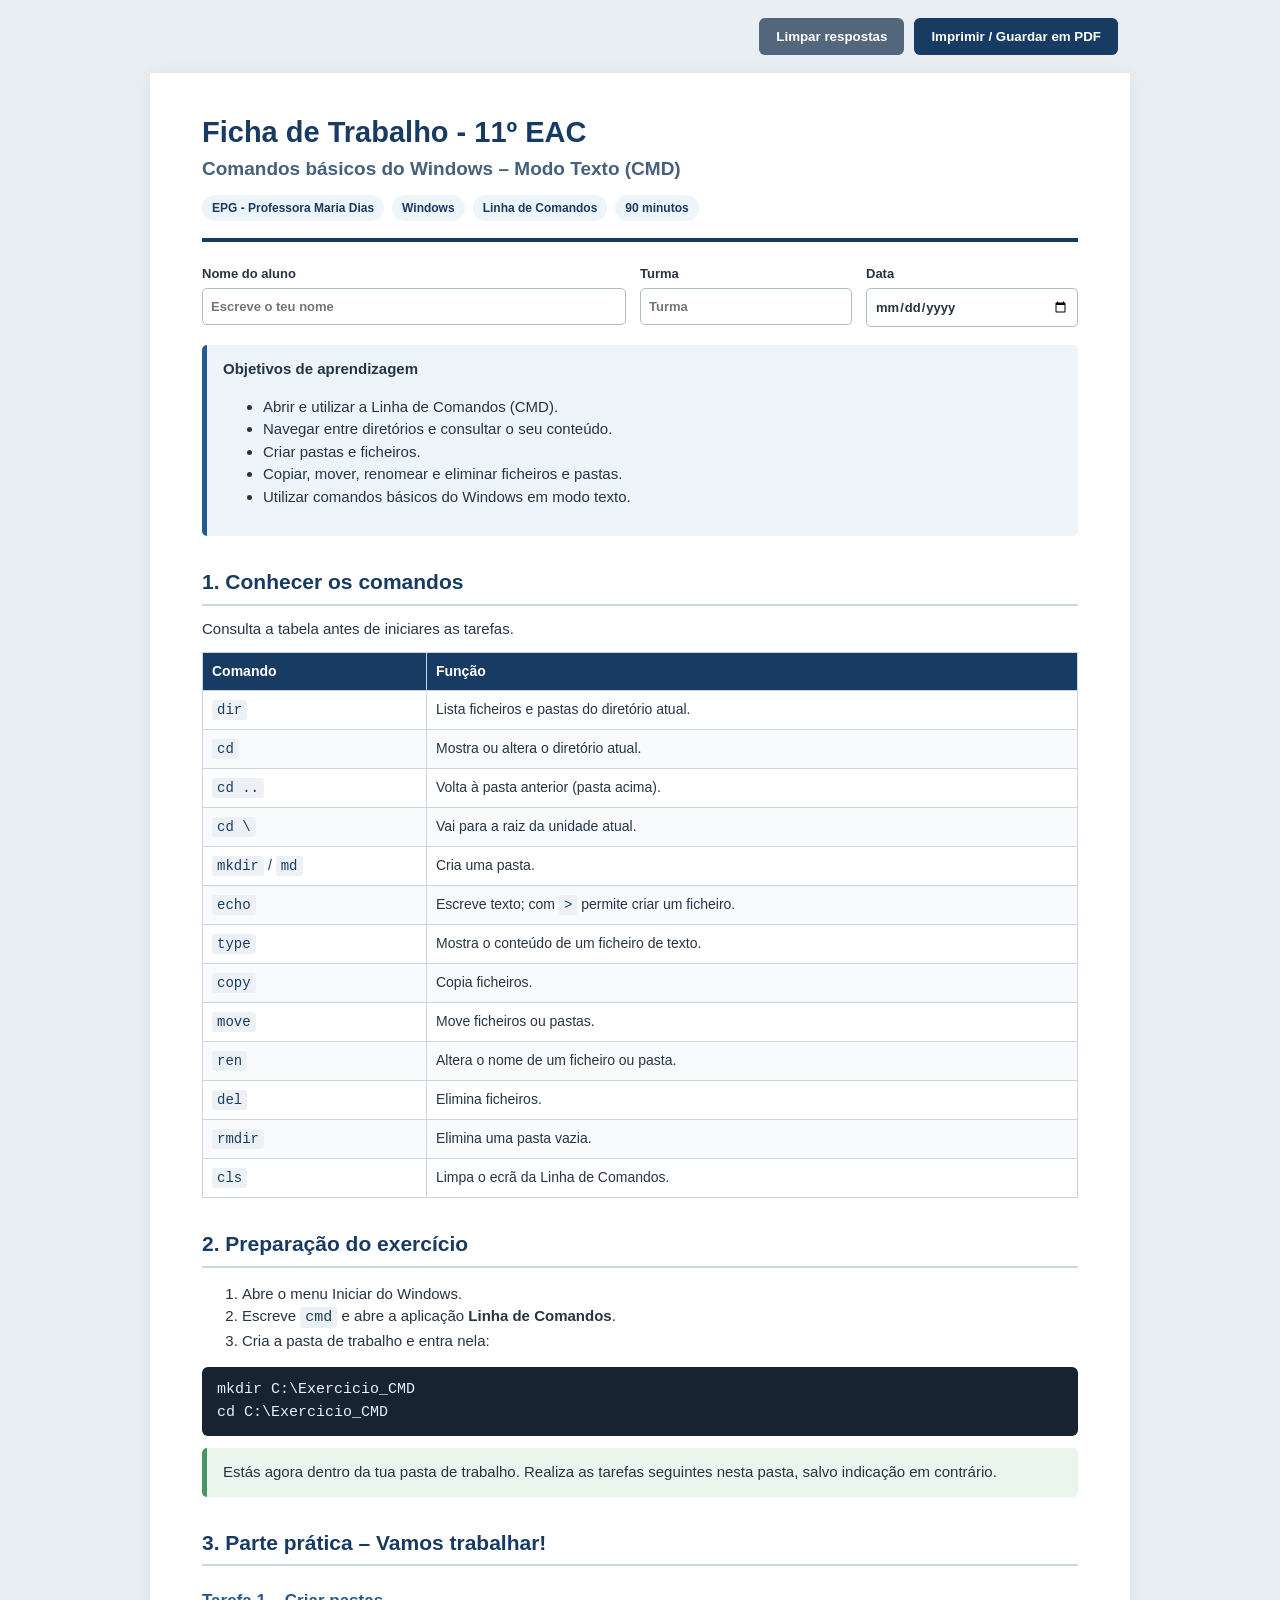
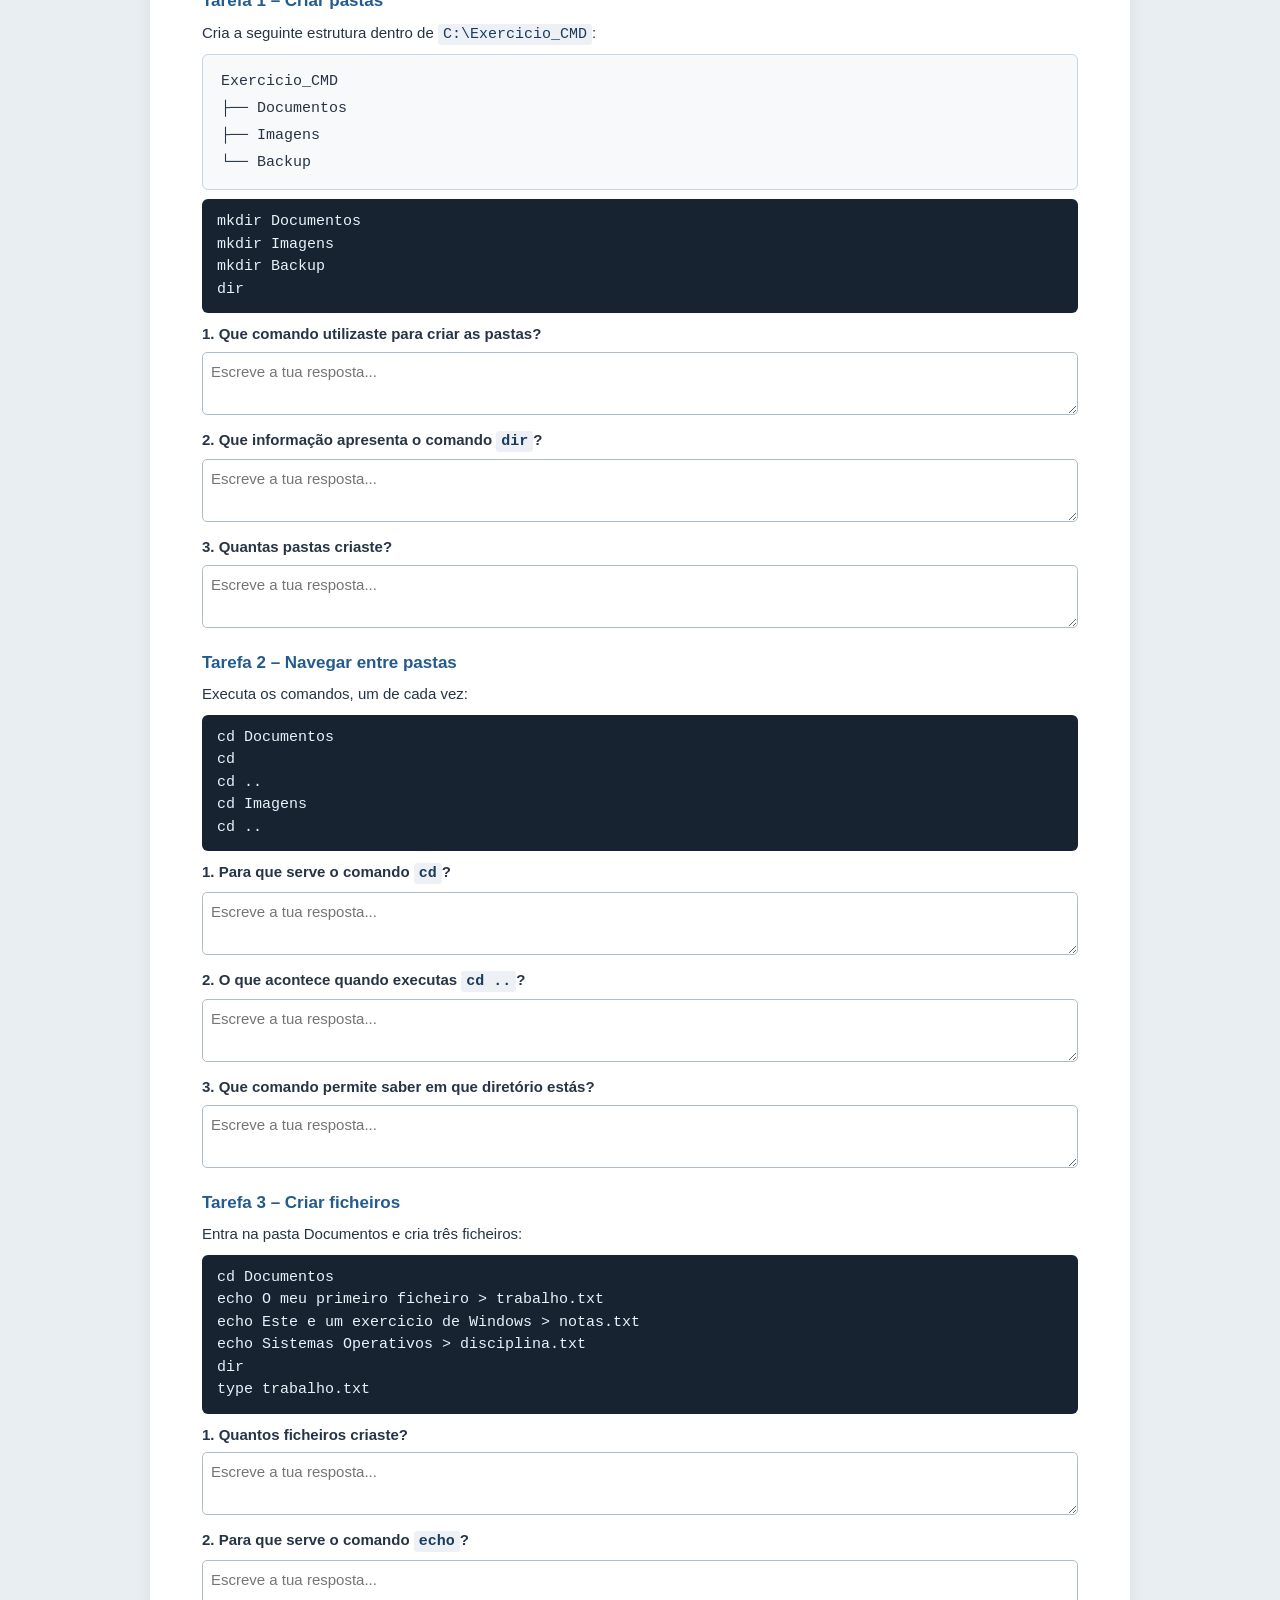
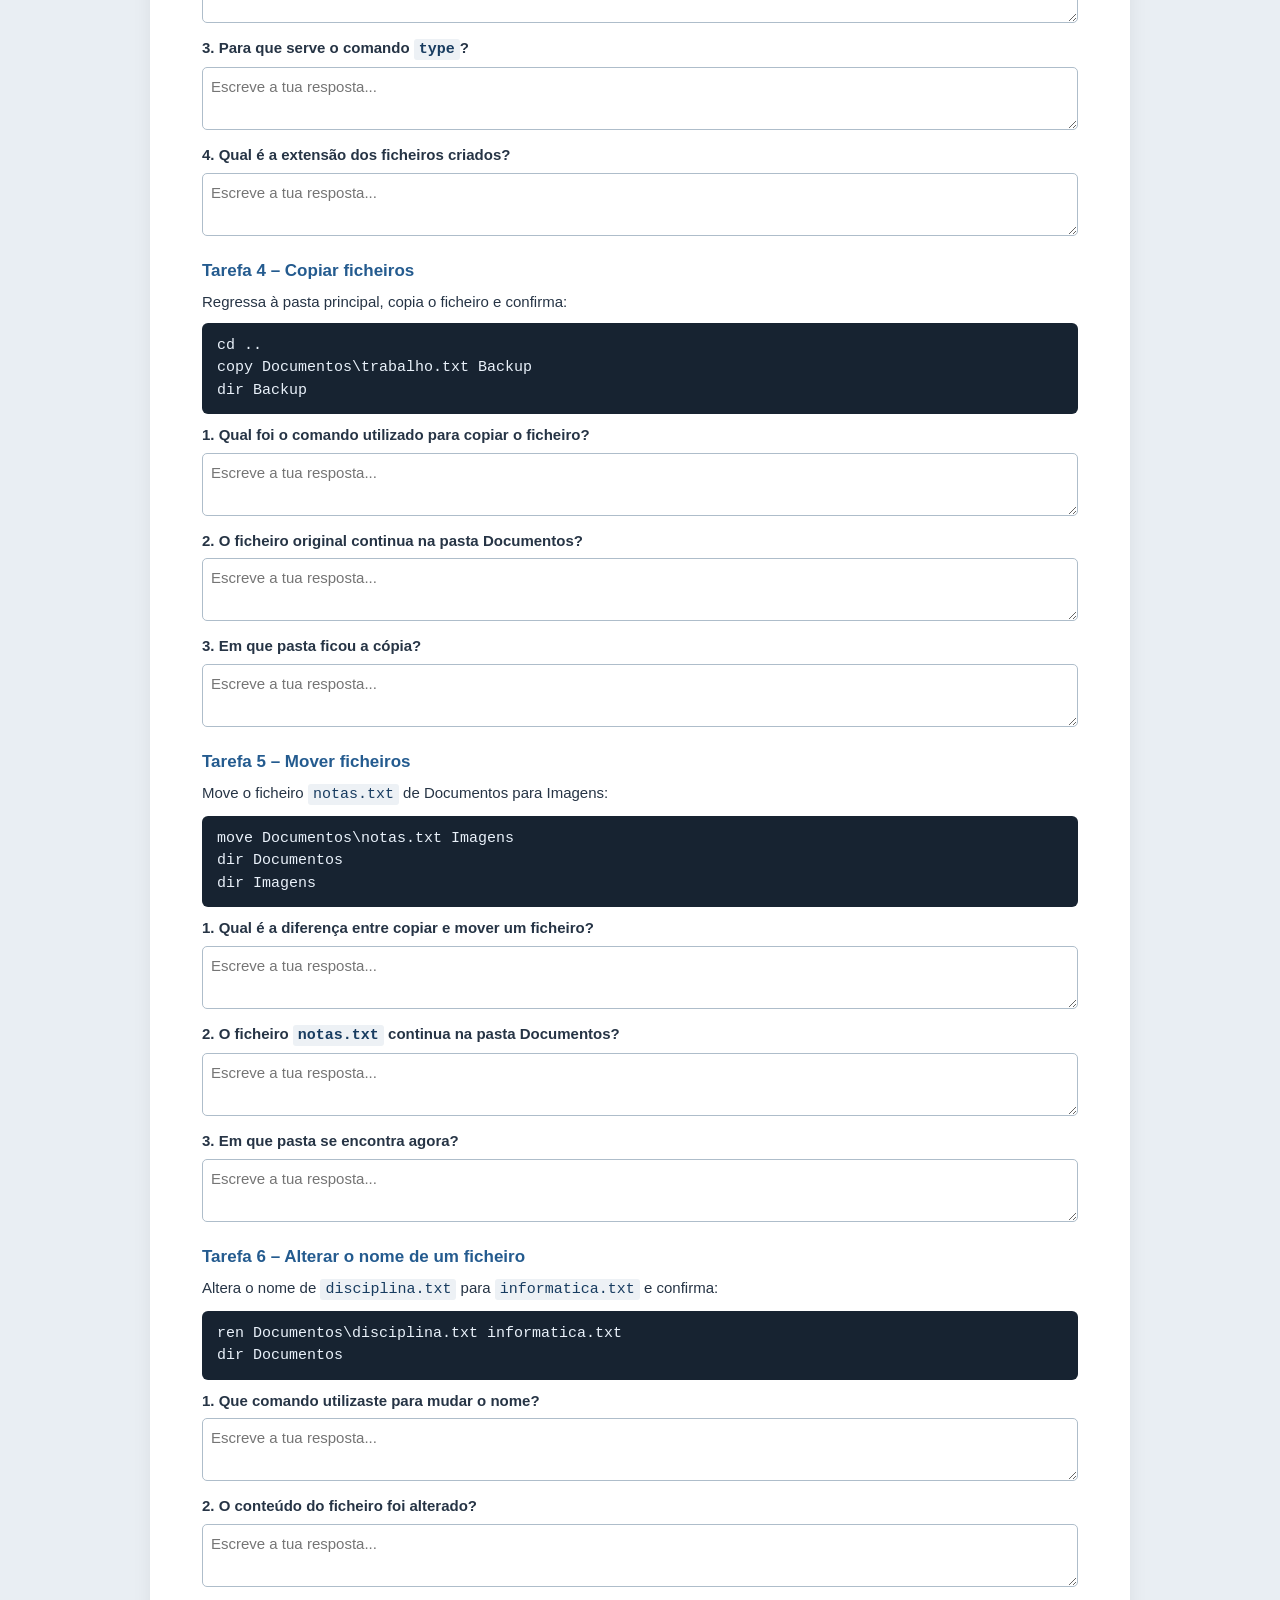
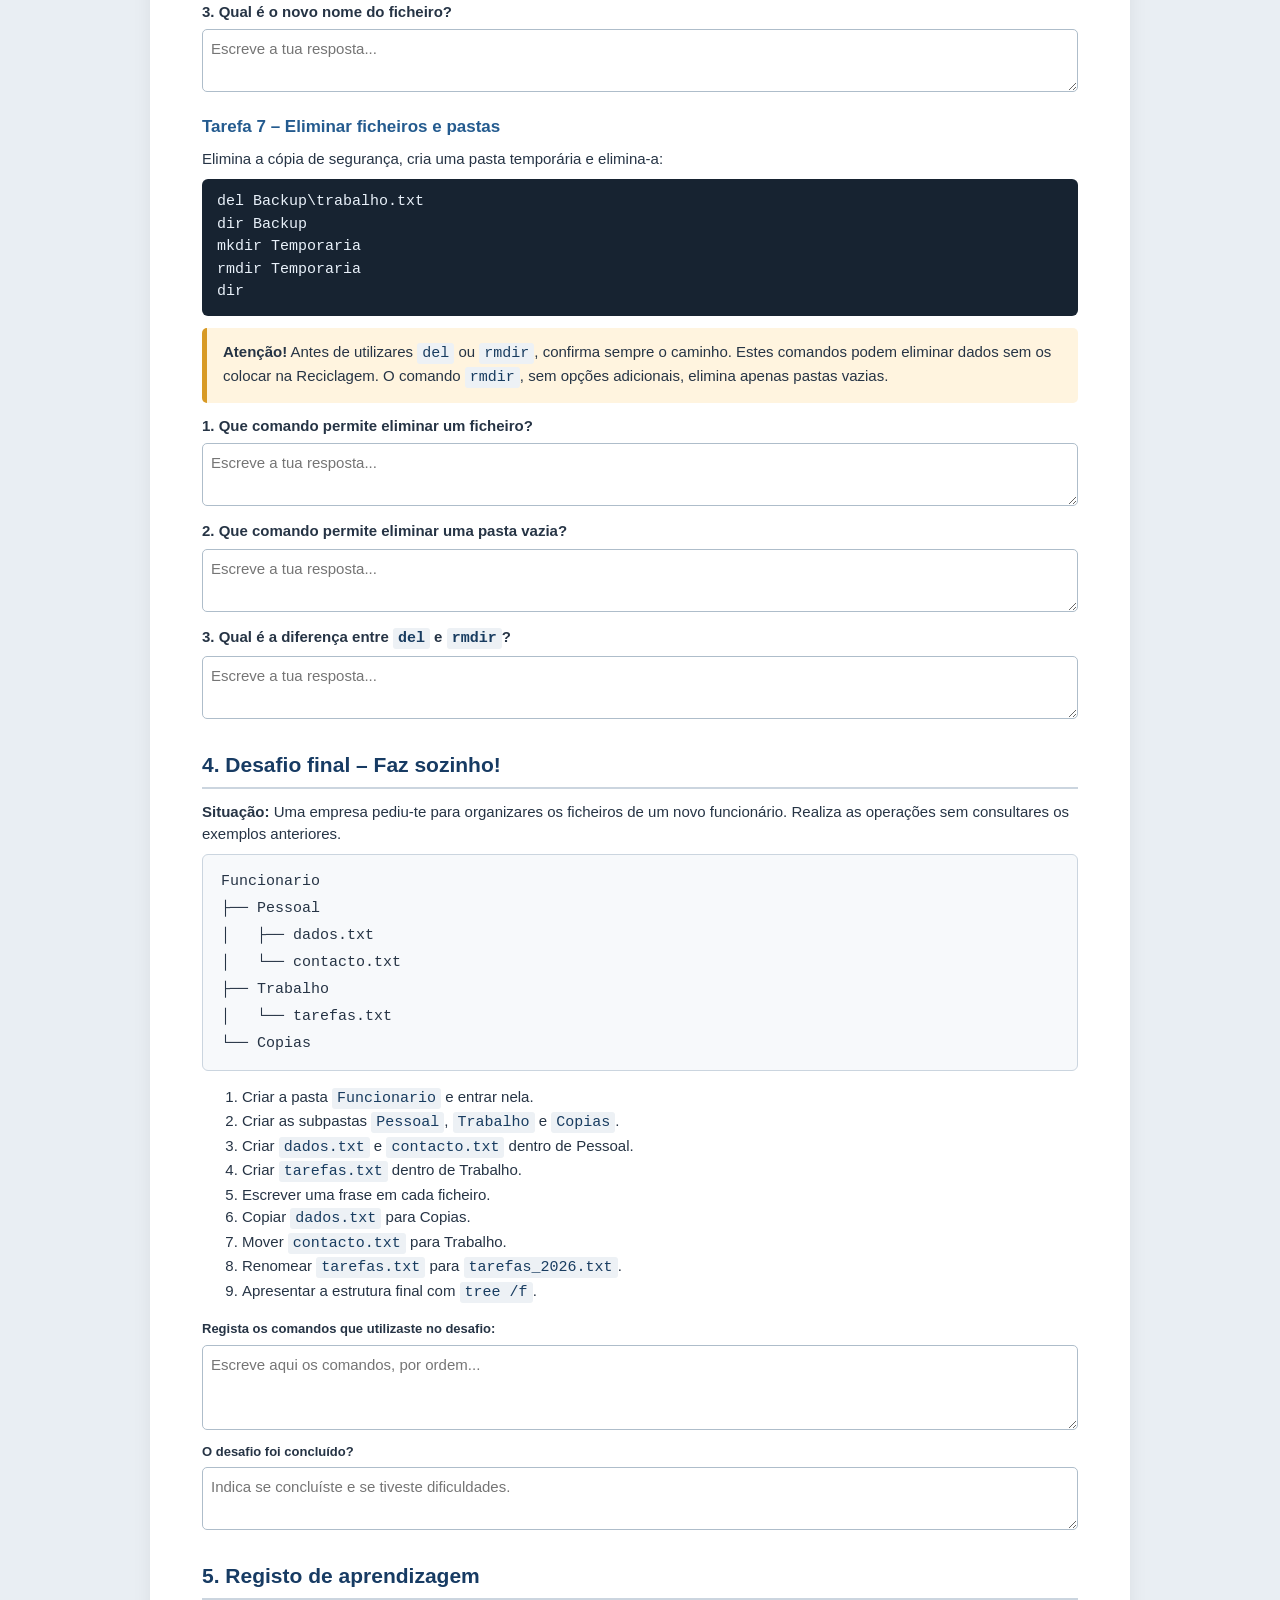
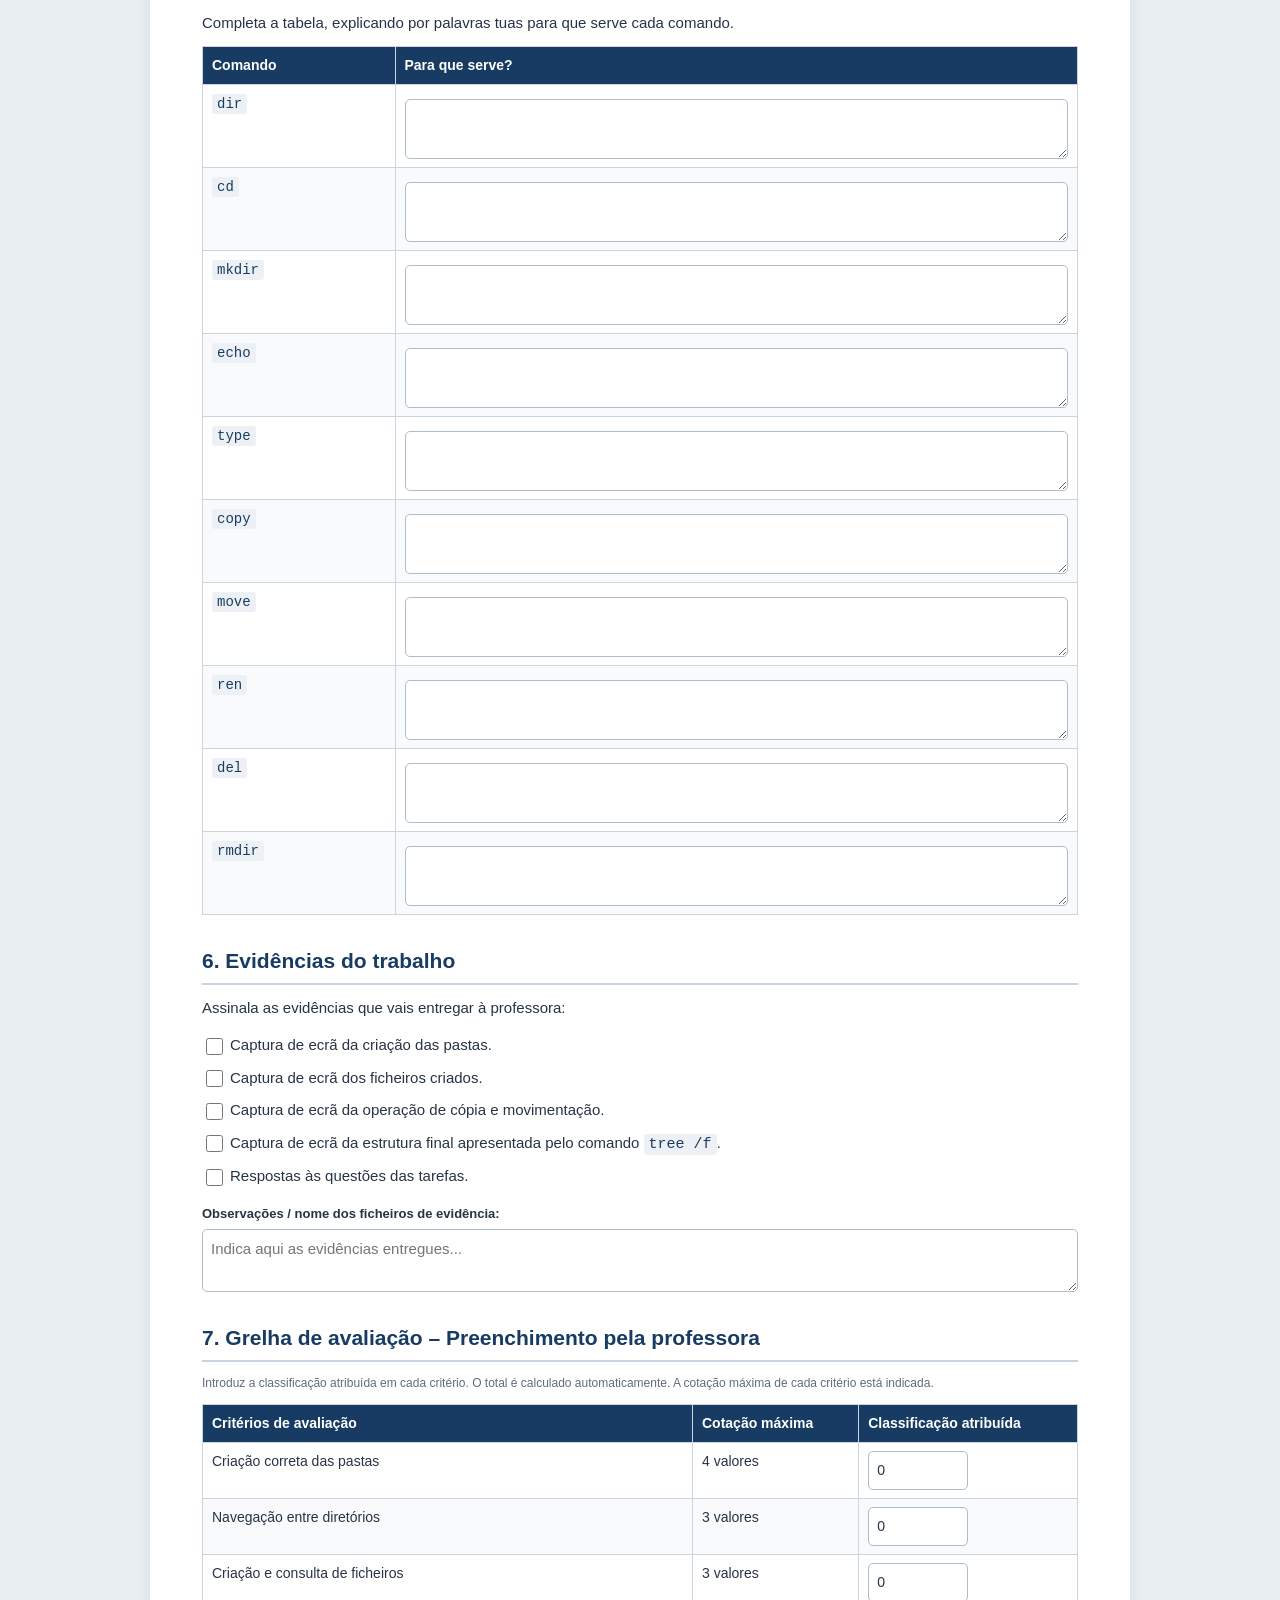
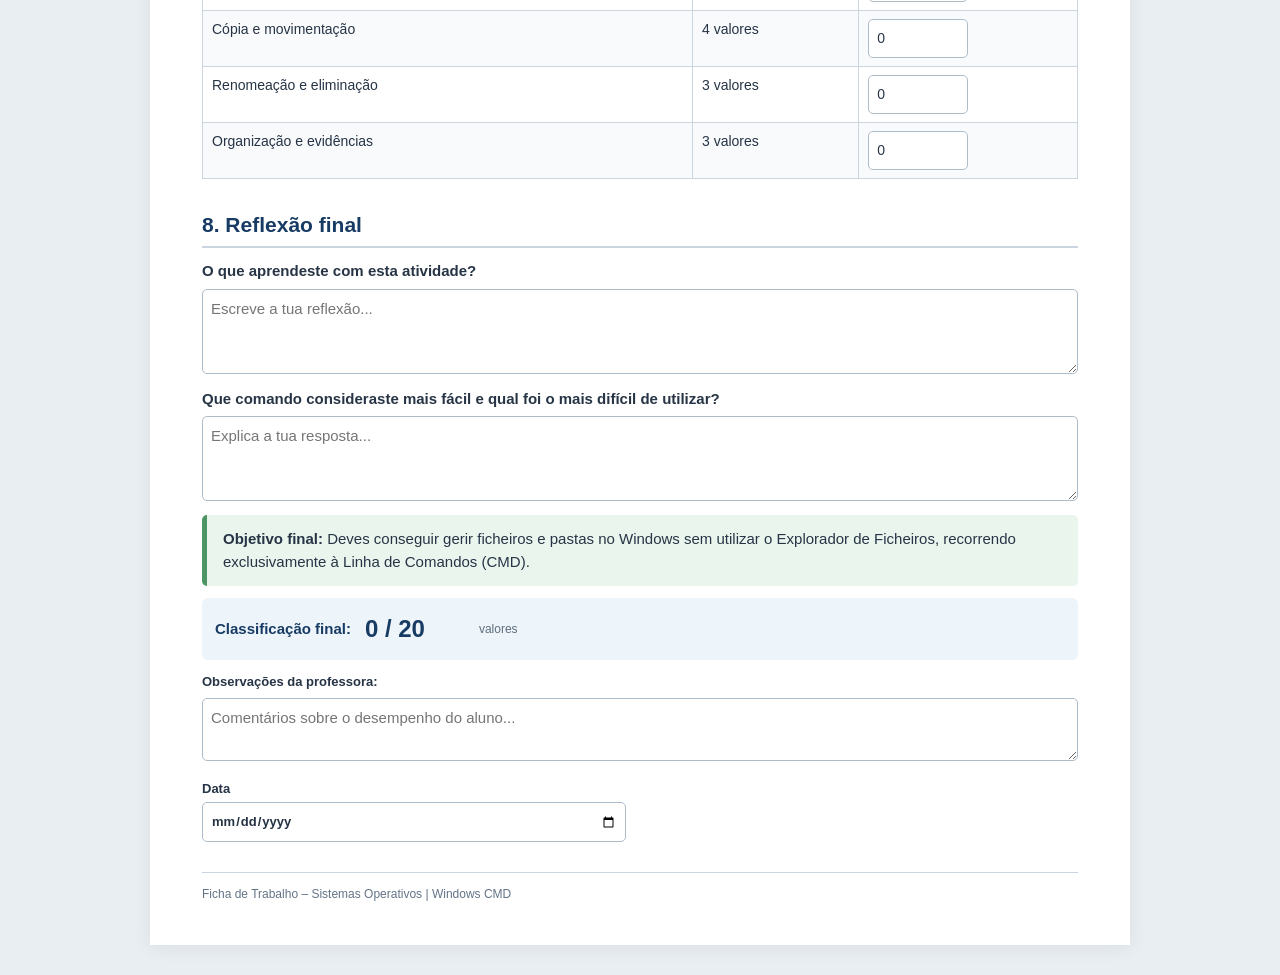
==== Ficha_3_CMD.html @ 272a4f4f "Add files via upload" ====
<!DOCTYPE html>
<html lang="pt-PT">
<head>
<meta charset="UTF-8">
<meta name="viewport" content="width=device-width, initial-scale=1">
<title>Ficha preenchível – Comandos básicos do Windows CMD</title>
<style>
:root{--navy:#173b63;--blue:#245b8f;--pale:#edf4fa;--line:#cbd5df;--ink:#263445;--green:#eaf5ee;--amber:#fff4df}
*{box-sizing:border-box}
body{margin:0;background:#e9eef3;color:var(--ink);font:15px/1.5 Arial,sans-serif}
.toolbar{max-width:980px;margin:18px auto;display:flex;gap:10px;justify-content:flex-end;flex-wrap:wrap;padding:0 12px}
button{border:0;border-radius:6px;padding:11px 17px;background:var(--navy);color:#fff;font-weight:bold;cursor:pointer}
button.secondary{background:#52677c}
.sheet{max-width:980px;margin:0 auto 30px;background:#fff;padding:42px 52px;box-shadow:0 3px 18px #0001}
header{border-bottom:4px solid var(--navy);padding-bottom:17px;margin-bottom:22px}
h1{color:var(--navy);font-size:29px;line-height:1.2;margin:0}
.subtitle{font-size:19px;color:#45617d;margin:5px 0}
.tags{display:flex;gap:8px;flex-wrap:wrap;margin-top:12px}
.tag{background:var(--pale);color:var(--navy);padding:4px 10px;border-radius:20px;font-size:12px;font-weight:bold}
.student{display:grid;grid-template-columns:2fr 1fr 1fr;gap:14px;margin:18px 0}
label.field-label{display:block;font-weight:bold;font-size:13px}
input[type=text],input[type=date],input[type=number],textarea{font:inherit;color:var(--ink);border:1px solid #aebdca;border-radius:5px;padding:8px;width:100%;background:#fff}
.student input{margin-top:4px}
textarea{min-height:54px;resize:vertical;display:block;margin-top:6px}
textarea.short{min-height:42px}
textarea.long{min-height:85px}
h2{font-size:21px;color:var(--navy);border-bottom:2px solid var(--line);padding-bottom:6px;margin:30px 0 12px}
h3{font-size:17px;color:var(--blue);margin:22px 0 8px}
p{margin:8px 0}
.objectives,.note,.warning,.goal{padding:13px 16px;border-radius:5px;margin:12px 0}
.objectives{background:var(--pale);border-left:5px solid var(--blue)}
.note,.goal{background:var(--green);border-left:5px solid #4c9564}
.warning{background:var(--amber);border-left:5px solid #d89a25}
table{width:100%;border-collapse:collapse;margin:12px 0 18px;font-size:14px}
th,td{border:1px solid var(--line);padding:8px 9px;text-align:left;vertical-align:top}
th{background:var(--navy);color:white}
tr:nth-child(even) td{background:#f8fafc}
code,pre,.tree{font-family:Consolas,"Courier New",monospace}
code{background:#edf1f5;padding:2px 5px;border-radius:3px;color:#183c60}
pre{background:#172331;color:#e9f1fa;padding:12px 15px;border-radius:6px;white-space:pre-wrap;overflow-wrap:anywhere;margin:9px 0}
.tree{background:#f7f9fb;border:1px solid var(--line);padding:13px 18px;border-radius:6px;white-space:pre-wrap;line-height:1.8}
.question{margin:10px 0 14px}
.question label{font-weight:600;display:block}
.checks{list-style:none;padding:0}
.checks li{margin:9px 0}
.checks input{width:17px;height:17px;vertical-align:middle;margin-right:7px}
.score-input{max-width:100px}
.totalbox{display:flex;align-items:center;gap:14px;flex-wrap:wrap;background:var(--pale);padding:13px;border-radius:6px;margin-top:12px}
.totalbox strong{color:var(--navy)}
#total{font-size:24px;font-weight:bold;color:var(--navy);min-width:100px}
.small{font-size:12px;color:#5e6e7d}
.footer{border-top:1px solid var(--line);margin-top:30px;padding-top:12px;font-size:12px;color:#647487}
@media(max-width:700px){.sheet{padding:24px 16px;margin:0}.student{grid-template-columns:1fr}h1{font-size:25px}.toolbar{justify-content:center}}
@media print{
 @page{size:A4;margin:13mm}
 body{background:#fff;font-size:10.5pt}
 .toolbar{display:none!important}
 .sheet{max-width:none;margin:0;padding:0;box-shadow:none}
 input,textarea{border:1px solid #777!important;background:#fff!important;color:#000!important}
 textarea{resize:none;overflow:visible}
 h2,h3{break-after:avoid}
 pre,.tree,table,.objectives,.note,.warning,.goal{break-inside:avoid}
 .question{break-inside:avoid}
 .score-input{max-width:85px}
}
</style>
</head>
<body>
<div class="toolbar">
 <button type="button" class="secondary" onclick="limparFicha()">Limpar respostas</button>
 <button type="button" onclick="window.print()">Imprimir / Guardar em PDF</button>
</div>

<main class="sheet">
<header>
 <h1>Ficha de Trabalho - 11º EAC</h1>
 <p class="subtitle"><strong>Comandos básicos do Windows – Modo Texto (CMD)</strong></p>
 <div class="tags"><span class="tag">EPG - Professora Maria Dias</span><span class="tag">Windows</span><span class="tag">Linha de Comandos</span><span class="tag">90 minutos</span></div>
</header>

<div class="student">
 <label class="field-label">Nome do aluno<input type="text" id="aluno" placeholder="Escreve o teu nome"></label>
 <label class="field-label">Turma<input type="text" id="turma" placeholder="Turma"></label>
 <label class="field-label">Data<input type="date" id="data"></label>
</div>

<section class="objectives"><strong>Objetivos de aprendizagem</strong>
<ul>
<li>Abrir e utilizar a Linha de Comandos (CMD).</li>
<li>Navegar entre diretórios e consultar o seu conteúdo.</li>
<li>Criar pastas e ficheiros.</li>
<li>Copiar, mover, renomear e eliminar ficheiros e pastas.</li>
<li>Utilizar comandos básicos do Windows em modo texto.</li>
</ul></section>

<h2>1. Conhecer os comandos</h2>
<p>Consulta a tabela antes de iniciares as tarefas.</p>
<table><thead><tr><th>Comando</th><th>Função</th></tr></thead><tbody>
<tr><td><code>dir</code></td><td>Lista ficheiros e pastas do diretório atual.</td></tr>
<tr><td><code>cd</code></td><td>Mostra ou altera o diretório atual.</td></tr>
<tr><td><code>cd ..</code></td><td>Volta à pasta anterior (pasta acima).</td></tr>
<tr><td><code>cd \</code></td><td>Vai para a raiz da unidade atual.</td></tr>
<tr><td><code>mkdir</code> / <code>md</code></td><td>Cria uma pasta.</td></tr>
<tr><td><code>echo</code></td><td>Escreve texto; com <code>&gt;</code> permite criar um ficheiro.</td></tr>
<tr><td><code>type</code></td><td>Mostra o conteúdo de um ficheiro de texto.</td></tr>
<tr><td><code>copy</code></td><td>Copia ficheiros.</td></tr>
<tr><td><code>move</code></td><td>Move ficheiros ou pastas.</td></tr>
<tr><td><code>ren</code></td><td>Altera o nome de um ficheiro ou pasta.</td></tr>
<tr><td><code>del</code></td><td>Elimina ficheiros.</td></tr>
<tr><td><code>rmdir</code></td><td>Elimina uma pasta vazia.</td></tr>
<tr><td><code>cls</code></td><td>Limpa o ecrã da Linha de Comandos.</td></tr>
</tbody></table>

<h2>2. Preparação do exercício</h2>
<ol><li>Abre o menu Iniciar do Windows.</li><li>Escreve <code>cmd</code> e abre a aplicação <strong>Linha de Comandos</strong>.</li><li>Cria a pasta de trabalho e entra nela:</li></ol>
<pre>mkdir C:\Exercicio_CMD
cd C:\Exercicio_CMD</pre>
<div class="note">Estás agora dentro da tua pasta de trabalho. Realiza as tarefas seguintes nesta pasta, salvo indicação em contrário.</div>

<h2>3. Parte prática – Vamos trabalhar!</h2>
<h3>Tarefa 1 – Criar pastas</h3>
<p>Cria a seguinte estrutura dentro de <code>C:\Exercicio_CMD</code>:</p>
<div class="tree">Exercicio_CMD
├── Documentos
├── Imagens
└── Backup</div>
<pre>mkdir Documentos
mkdir Imagens
mkdir Backup
dir</pre>
<div class="question"><label>1. Que comando utilizaste para criar as pastas?</label><textarea class="short" placeholder="Escreve a tua resposta..."></textarea></div>
<div class="question"><label>2. Que informação apresenta o comando <code>dir</code>?</label><textarea class="short" placeholder="Escreve a tua resposta..."></textarea></div>
<div class="question"><label>3. Quantas pastas criaste?</label><textarea class="short" placeholder="Escreve a tua resposta..."></textarea></div>

<h3>Tarefa 2 – Navegar entre pastas</h3>
<p>Executa os comandos, um de cada vez:</p>
<pre>cd Documentos
cd
cd ..
cd Imagens
cd ..</pre>
<div class="question"><label>1. Para que serve o comando <code>cd</code>?</label><textarea class="short" placeholder="Escreve a tua resposta..."></textarea></div>
<div class="question"><label>2. O que acontece quando executas <code>cd ..</code>?</label><textarea class="short" placeholder="Escreve a tua resposta..."></textarea></div>
<div class="question"><label>3. Que comando permite saber em que diretório estás?</label><textarea class="short" placeholder="Escreve a tua resposta..."></textarea></div>

<h3>Tarefa 3 – Criar ficheiros</h3>
<p>Entra na pasta Documentos e cria três ficheiros:</p>
<pre>cd Documentos
echo O meu primeiro ficheiro &gt; trabalho.txt
echo Este e um exercicio de Windows &gt; notas.txt
echo Sistemas Operativos &gt; disciplina.txt
dir
type trabalho.txt</pre>
<div class="question"><label>1. Quantos ficheiros criaste?</label><textarea class="short" placeholder="Escreve a tua resposta..."></textarea></div>
<div class="question"><label>2. Para que serve o comando <code>echo</code>?</label><textarea class="short" placeholder="Escreve a tua resposta..."></textarea></div>
<div class="question"><label>3. Para que serve o comando <code>type</code>?</label><textarea class="short" placeholder="Escreve a tua resposta..."></textarea></div>
<div class="question"><label>4. Qual é a extensão dos ficheiros criados?</label><textarea class="short" placeholder="Escreve a tua resposta..."></textarea></div>

<h3>Tarefa 4 – Copiar ficheiros</h3>
<p>Regressa à pasta principal, copia o ficheiro e confirma:</p>
<pre>cd ..
copy Documentos\trabalho.txt Backup
dir Backup</pre>
<div class="question"><label>1. Qual foi o comando utilizado para copiar o ficheiro?</label><textarea class="short" placeholder="Escreve a tua resposta..."></textarea></div>
<div class="question"><label>2. O ficheiro original continua na pasta Documentos?</label><textarea class="short" placeholder="Escreve a tua resposta..."></textarea></div>
<div class="question"><label>3. Em que pasta ficou a cópia?</label><textarea class="short" placeholder="Escreve a tua resposta..."></textarea></div>

<h3>Tarefa 5 – Mover ficheiros</h3>
<p>Move o ficheiro <code>notas.txt</code> de Documentos para Imagens:</p>
<pre>move Documentos\notas.txt Imagens
dir Documentos
dir Imagens</pre>
<div class="question"><label>1. Qual é a diferença entre copiar e mover um ficheiro?</label><textarea class="short" placeholder="Escreve a tua resposta..."></textarea></div>
<div class="question"><label>2. O ficheiro <code>notas.txt</code> continua na pasta Documentos?</label><textarea class="short" placeholder="Escreve a tua resposta..."></textarea></div>
<div class="question"><label>3. Em que pasta se encontra agora?</label><textarea class="short" placeholder="Escreve a tua resposta..."></textarea></div>

<h3>Tarefa 6 – Alterar o nome de um ficheiro</h3>
<p>Altera o nome de <code>disciplina.txt</code> para <code>informatica.txt</code> e confirma:</p>
<pre>ren Documentos\disciplina.txt informatica.txt
dir Documentos</pre>
<div class="question"><label>1. Que comando utilizaste para mudar o nome?</label><textarea class="short" placeholder="Escreve a tua resposta..."></textarea></div>
<div class="question"><label>2. O conteúdo do ficheiro foi alterado?</label><textarea class="short" placeholder="Escreve a tua resposta..."></textarea></div>
<div class="question"><label>3. Qual é o novo nome do ficheiro?</label><textarea class="short" placeholder="Escreve a tua resposta..."></textarea></div>

<h3>Tarefa 7 – Eliminar ficheiros e pastas</h3>
<p>Elimina a cópia de segurança, cria uma pasta temporária e elimina-a:</p>
<pre>del Backup\trabalho.txt
dir Backup
mkdir Temporaria
rmdir Temporaria
dir</pre>
<div class="warning"><strong>Atenção!</strong> Antes de utilizares <code>del</code> ou <code>rmdir</code>, confirma sempre o caminho. Estes comandos podem eliminar dados sem os colocar na Reciclagem. O comando <code>rmdir</code>, sem opções adicionais, elimina apenas pastas vazias.</div>
<div class="question"><label>1. Que comando permite eliminar um ficheiro?</label><textarea class="short" placeholder="Escreve a tua resposta..."></textarea></div>
<div class="question"><label>2. Que comando permite eliminar uma pasta vazia?</label><textarea class="short" placeholder="Escreve a tua resposta..."></textarea></div>
<div class="question"><label>3. Qual é a diferença entre <code>del</code> e <code>rmdir</code>?</label><textarea class="short" placeholder="Escreve a tua resposta..."></textarea></div>

<h2>4. Desafio final – Faz sozinho!</h2>
<p><strong>Situação:</strong> Uma empresa pediu-te para organizares os ficheiros de um novo funcionário. Realiza as operações sem consultares os exemplos anteriores.</p>
<div class="tree">Funcionario
├── Pessoal
│   ├── dados.txt
│   └── contacto.txt
├── Trabalho
│   └── tarefas.txt
└── Copias</div>
<ol>
<li>Criar a pasta <code>Funcionario</code> e entrar nela.</li>
<li>Criar as subpastas <code>Pessoal</code>, <code>Trabalho</code> e <code>Copias</code>.</li>
<li>Criar <code>dados.txt</code> e <code>contacto.txt</code> dentro de Pessoal.</li>
<li>Criar <code>tarefas.txt</code> dentro de Trabalho.</li>
<li>Escrever uma frase em cada ficheiro.</li>
<li>Copiar <code>dados.txt</code> para Copias.</li>
<li>Mover <code>contacto.txt</code> para Trabalho.</li>
<li>Renomear <code>tarefas.txt</code> para <code>tarefas_2026.txt</code>.</li>
<li>Apresentar a estrutura final com <code>tree /f</code>.</li>
</ol>
<label class="field-label">Regista os comandos que utilizaste no desafio:</label>
<textarea class="long" placeholder="Escreve aqui os comandos, por ordem..."></textarea>
<label class="field-label" style="margin-top:12px">O desafio foi concluído?</label>
<textarea class="short" placeholder="Indica se concluíste e se tiveste dificuldades."></textarea>

<h2>5. Registo de aprendizagem</h2>
<p>Completa a tabela, explicando por palavras tuas para que serve cada comando.</p>
<table><thead><tr><th style="width:22%">Comando</th><th>Para que serve?</th></tr></thead><tbody>
<tr><td><code>dir</code></td><td><textarea class="short" aria-label="Função de dir"></textarea></td></tr>
<tr><td><code>cd</code></td><td><textarea class="short" aria-label="Função de cd"></textarea></td></tr>
<tr><td><code>mkdir</code></td><td><textarea class="short" aria-label="Função de mkdir"></textarea></td></tr>
<tr><td><code>echo</code></td><td><textarea class="short" aria-label="Função de echo"></textarea></td></tr>
<tr><td><code>type</code></td><td><textarea class="short" aria-label="Função de type"></textarea></td></tr>
<tr><td><code>copy</code></td><td><textarea class="short" aria-label="Função de copy"></textarea></td></tr>
<tr><td><code>move</code></td><td><textarea class="short" aria-label="Função de move"></textarea></td></tr>
<tr><td><code>ren</code></td><td><textarea class="short" aria-label="Função de ren"></textarea></td></tr>
<tr><td><code>del</code></td><td><textarea class="short" aria-label="Função de del"></textarea></td></tr>
<tr><td><code>rmdir</code></td><td><textarea class="short" aria-label="Função de rmdir"></textarea></td></tr>
</tbody></table>

<h2>6. Evidências do trabalho</h2>
<p>Assinala as evidências que vais entregar à professora:</p>
<ul class="checks">
<li><label><input type="checkbox">Captura de ecrã da criação das pastas.</label></li>
<li><label><input type="checkbox">Captura de ecrã dos ficheiros criados.</label></li>
<li><label><input type="checkbox">Captura de ecrã da operação de cópia e movimentação.</label></li>
<li><label><input type="checkbox">Captura de ecrã da estrutura final apresentada pelo comando <code>tree /f</code>.</label></li>
<li><label><input type="checkbox">Respostas às questões das tarefas.</label></li>
</ul>
<label class="field-label">Observações / nome dos ficheiros de evidência:</label>
<textarea class="short" placeholder="Indica aqui as evidências entregues..."></textarea>

<h2>7. Grelha de avaliação – Preenchimento pela professora</h2>
<p class="small">Introduz a classificação atribuída em cada critério. O total é calculado automaticamente. A cotação máxima de cada critério está indicada.</p>
<table id="rubrica"><thead><tr><th>Critérios de avaliação</th><th style="width:19%">Cotação máxima</th><th style="width:25%">Classificação atribuída</th></tr></thead>
<tbody>
<tr><td>Criação correta das pastas</td><td>4 valores</td><td><input class="score-input score" type="number" min="0" max="4" step="0.5" value="0" aria-label="Classificação criação de pastas"></td></tr>
<tr><td>Navegação entre diretórios</td><td>3 valores</td><td><input class="score-input score" type="number" min="0" max="3" step="0.5" value="0" aria-label="Classificação navegação"></td></tr>
<tr><td>Criação e consulta de ficheiros</td><td>3 valores</td><td><input class="score-input score" type="number" min="0" max="3" step="0.5" value="0" aria-label="Classificação ficheiros"></td></tr>
<tr><td>Cópia e movimentação</td><td>4 valores</td><td><input class="score-input score" type="number" min="0" max="4" step="0.5" value="0" aria-label="Classificação cópia e movimentação"></td></tr>
<tr><td>Renomeação e eliminação</td><td>3 valores</td><td><input class="score-input score" type="number" min="0" max="3" step="0.5" value="0" aria-label="Classificação renomeação e eliminação"></td></tr>
<tr><td>Organização e evidências</td><td>3 valores</td><td><input class="score-input score" type="number" min="0" max="3" step="0.5" value="0" aria-label="Classificação organização e evidências"></td></tr>
</tbody></table>


<h2>8. Reflexão final</h2>
<div class="question"><label>O que aprendeste com esta atividade?</label><textarea class="long" placeholder="Escreve a tua reflexão..."></textarea></div>
<div class="question"><label>Que comando consideraste mais fácil e qual foi o mais difícil de utilizar?</label><textarea class="long" placeholder="Explica a tua resposta..."></textarea></div>
<div class="goal"><strong>Objetivo final:</strong> Deves conseguir gerir ficheiros e pastas no Windows sem utilizar o Explorador de Ficheiros, recorrendo exclusivamente à Linha de Comandos (CMD).</div>

<div class="totalbox"><strong>Classificação final:</strong><span id="total" aria-live="polite">0 / 20</span><span class="small">valores</span></div>
<label class="field-label" style="margin-top:12px">Observações da professora:</label>
<textarea class="short" placeholder="Comentários sobre o desempenho do aluno..."></textarea>
<div class="student" style="margin-top:18px">
<label class="field-label">Data<input type="date"></label>
</div>
<div class="footer">Ficha de Trabalho – Sistemas Operativos | Windows CMD</div>
</main>

<script>
function atualizarTotal(){
 const campos=[...document.querySelectorAll('.score')];
 let soma=0;
 campos.forEach(c=>{
   const max=Number(c.max);
   let v=Number(c.value);
   if(!Number.isFinite(v)) v=0;
   v=Math.max(0,Math.min(max,v));
   c.value=v;
   soma+=v;
 });
 document.getElementById('total').textContent=(Math.round(soma*10)/10).toString().replace('.',',')+' / 20';
}
document.querySelectorAll('.score').forEach(c=>c.addEventListener('input',atualizarTotal));
function limparFicha(){
 if(!confirm('Tens a certeza de que pretendes apagar todas as respostas e classificações?')) return;
 document.querySelectorAll('textarea,input[type="text"],input[type="date"]').forEach(el=>el.value='');
 document.querySelectorAll('input[type="checkbox"]').forEach(el=>el.checked=false);
 document.querySelectorAll('.score').forEach(el=>el.value=0);
 atualizarTotal();
}
atualizarTotal();
</script>
</body>
</html>
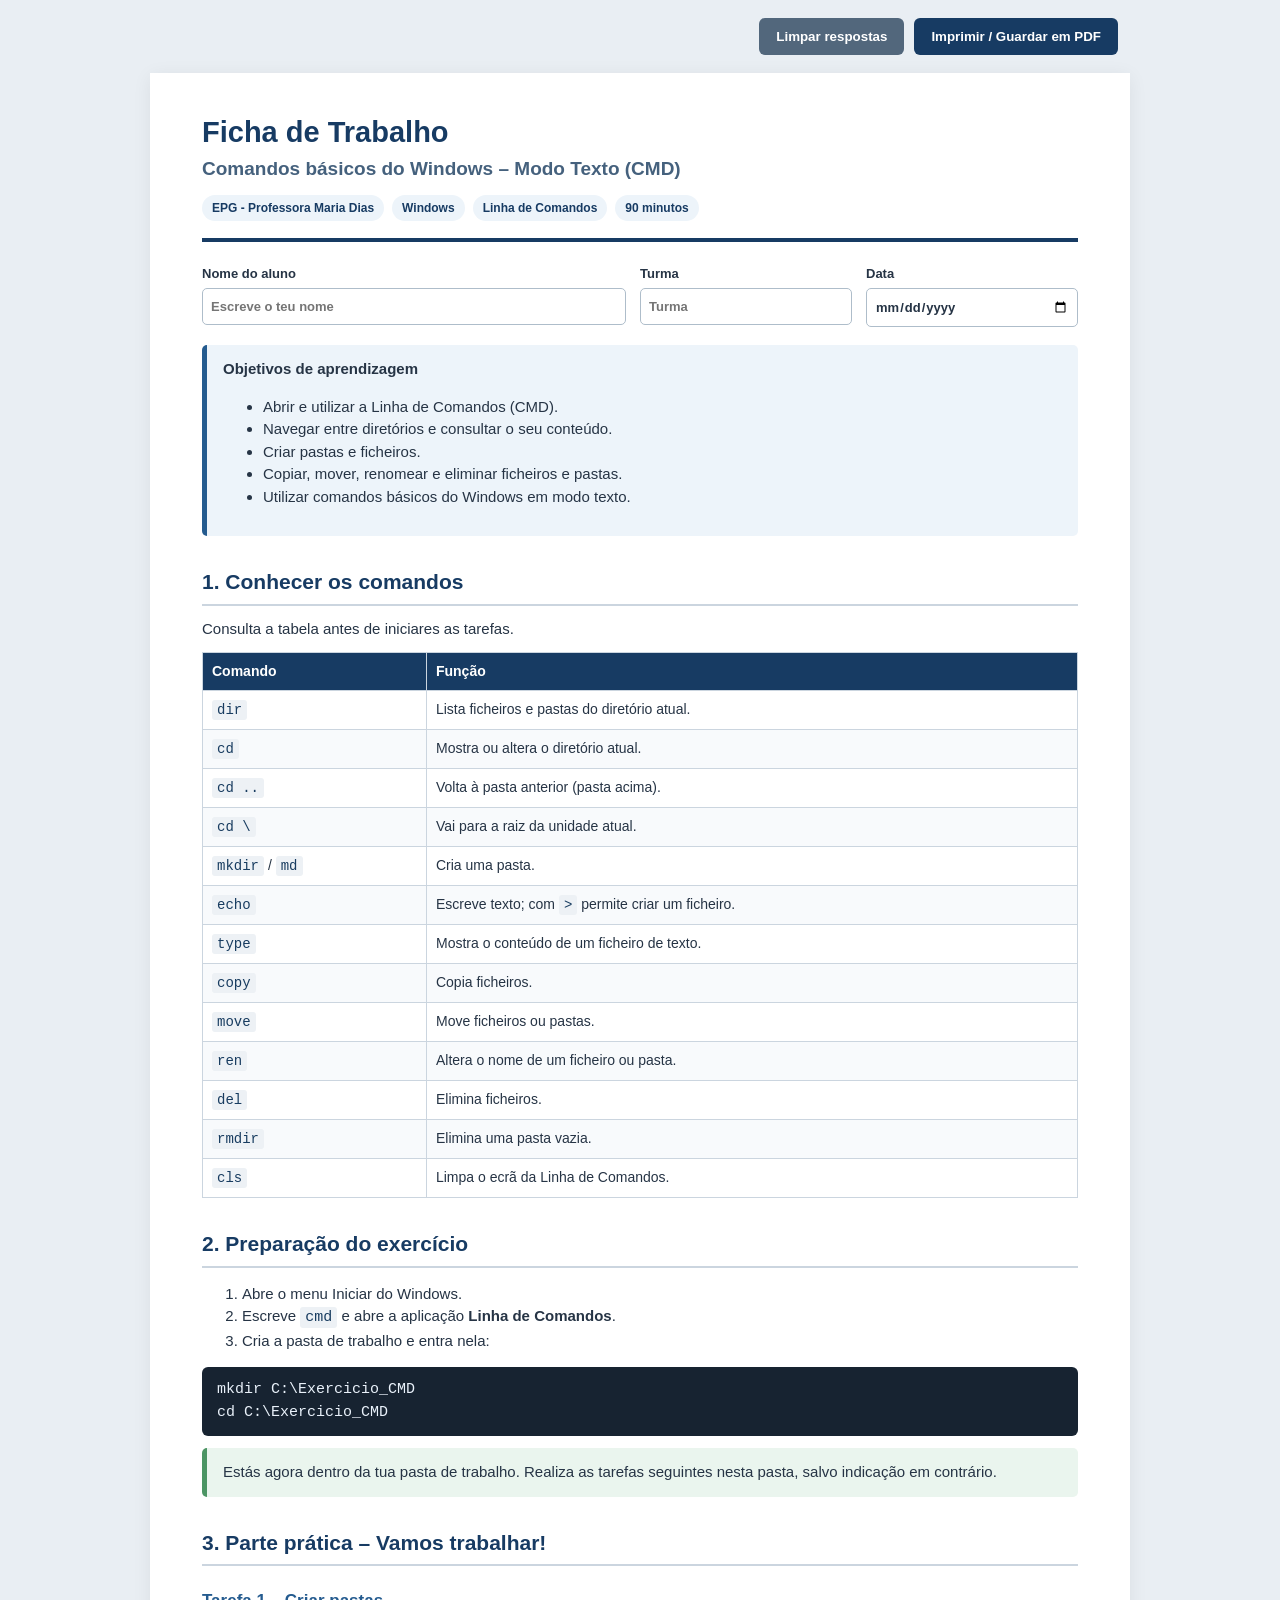
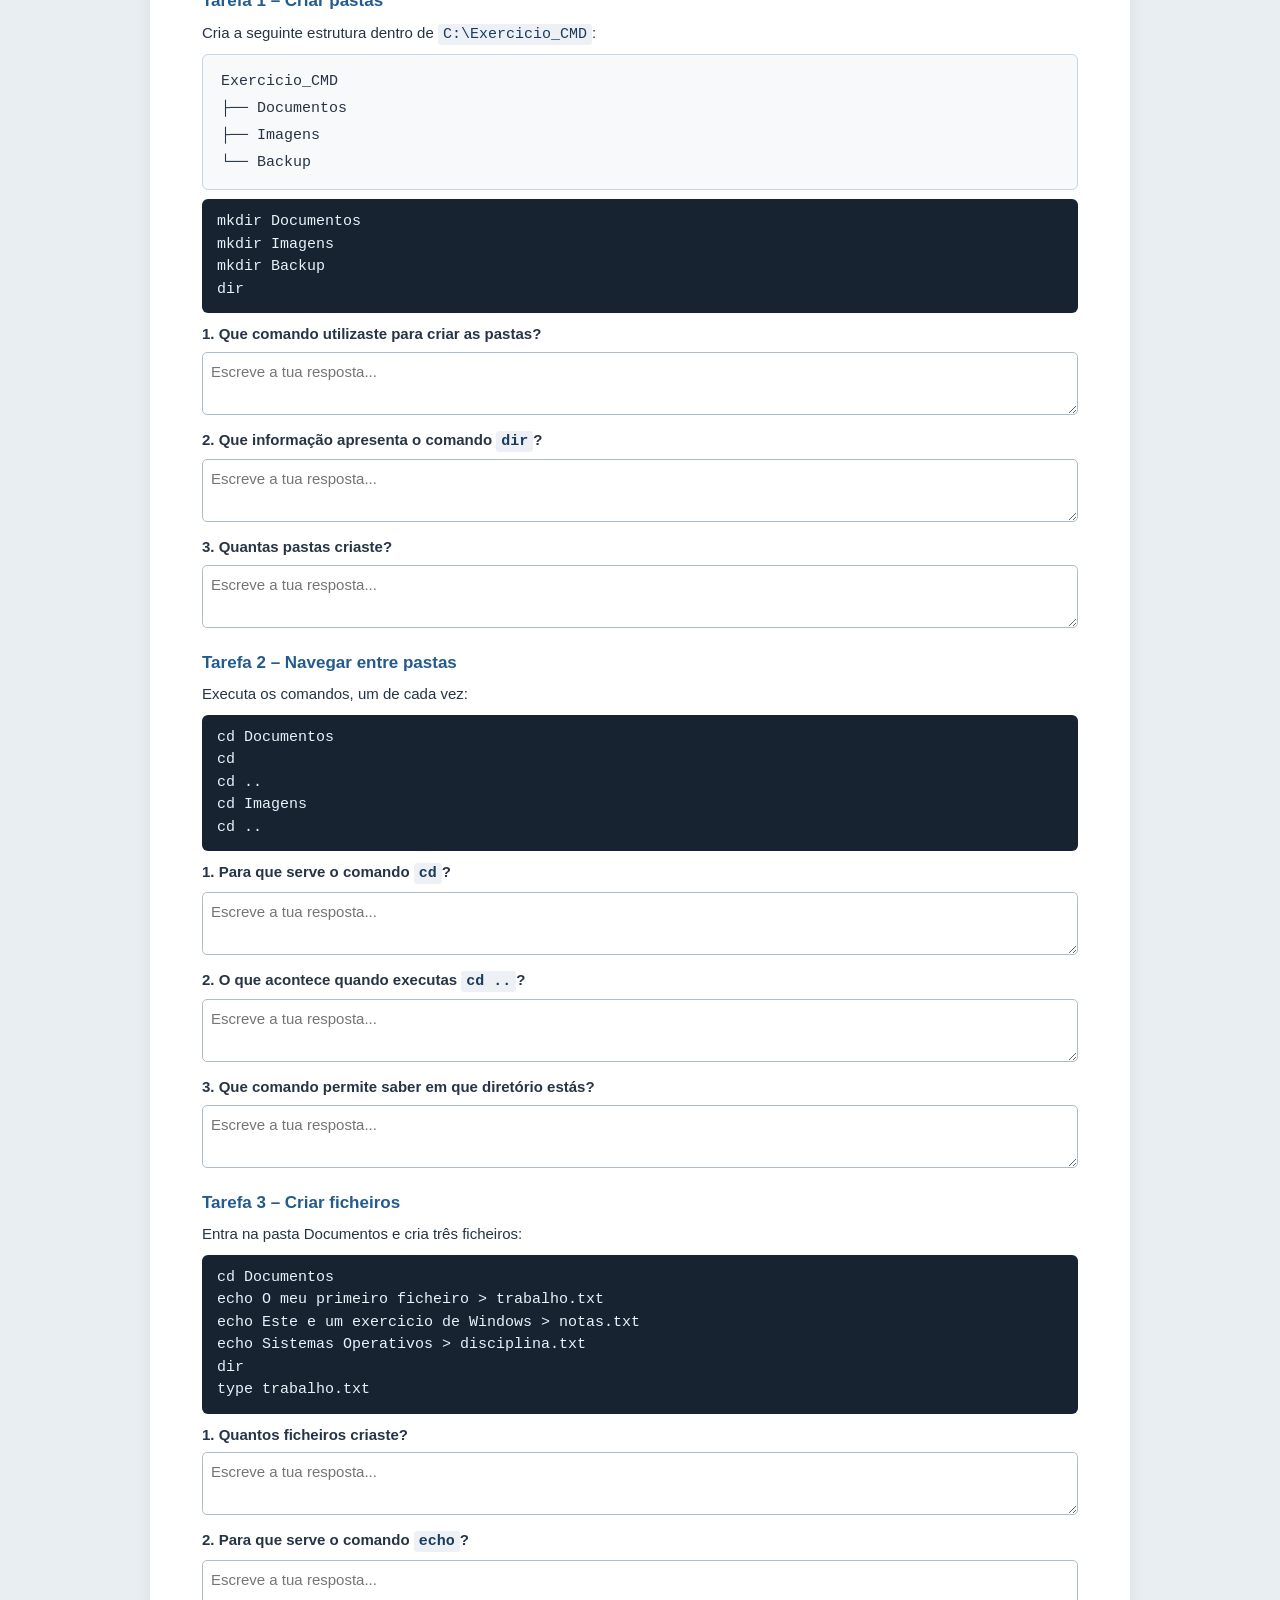
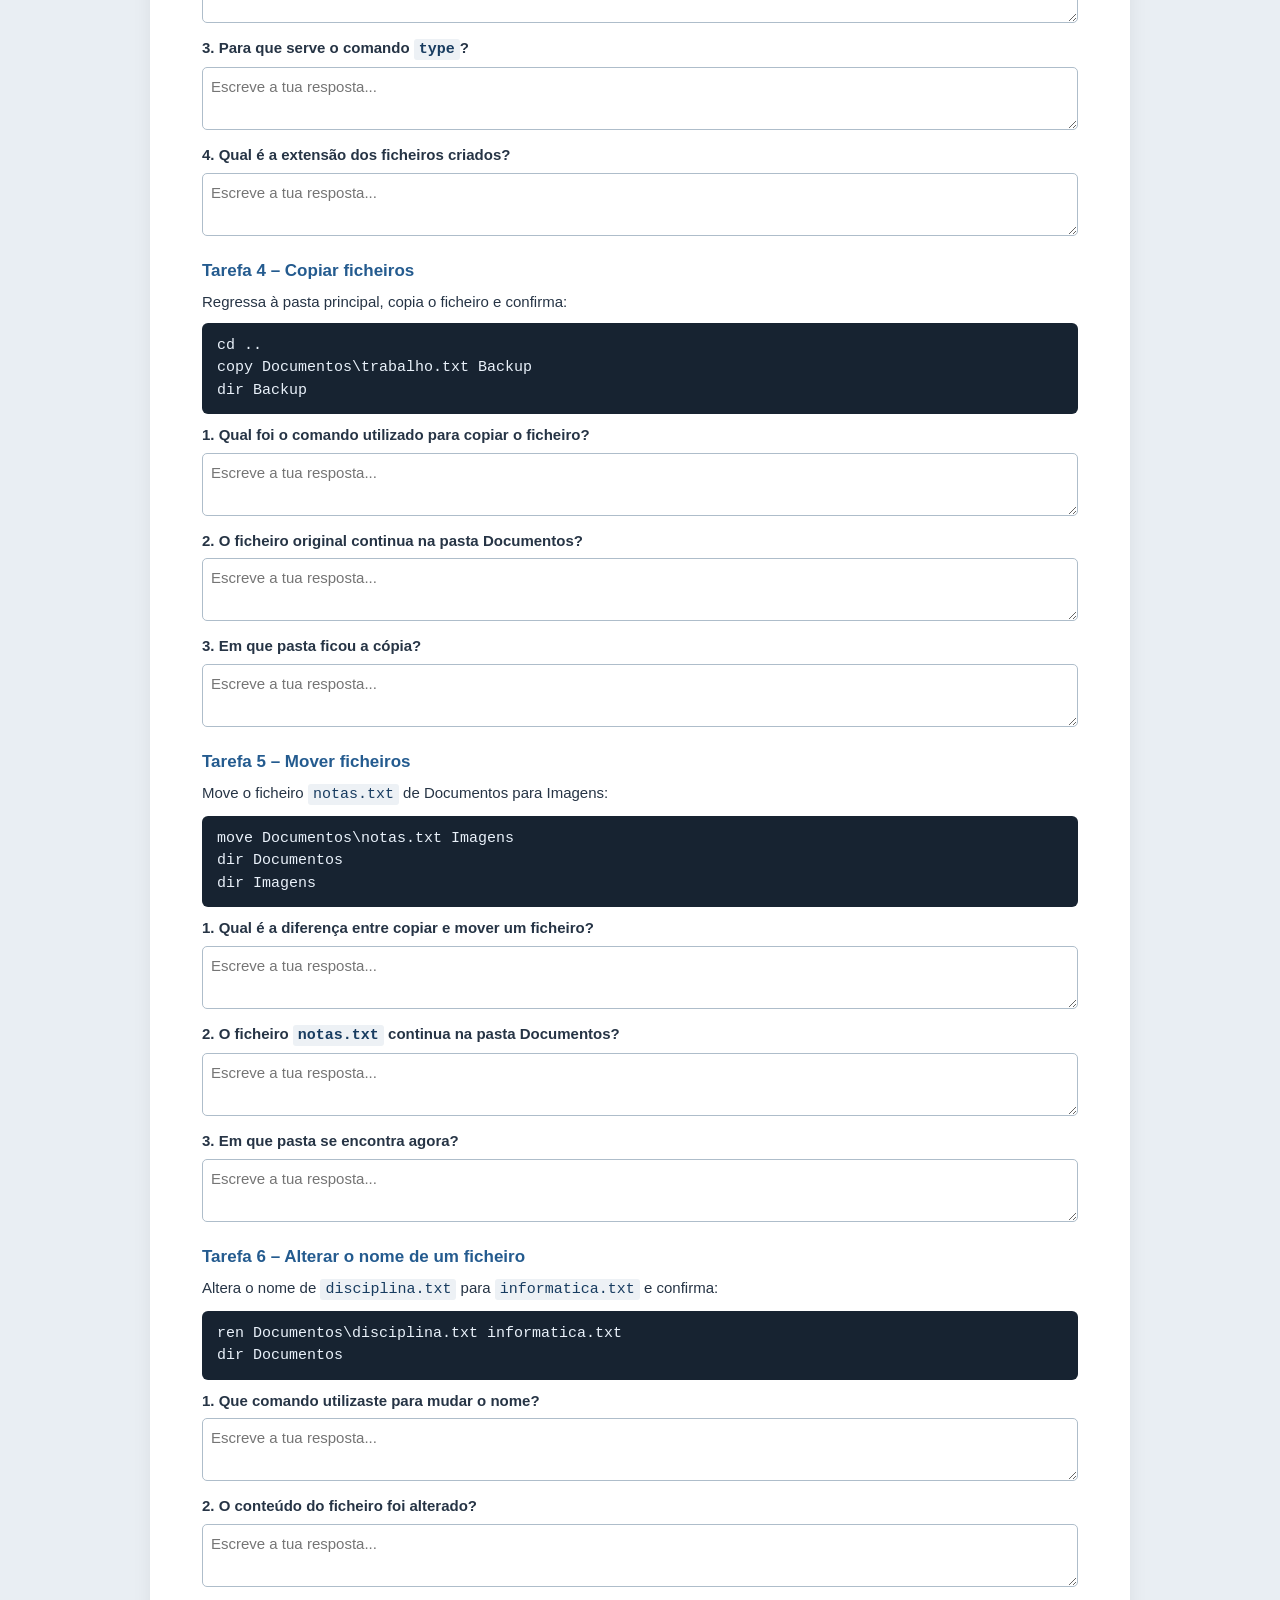
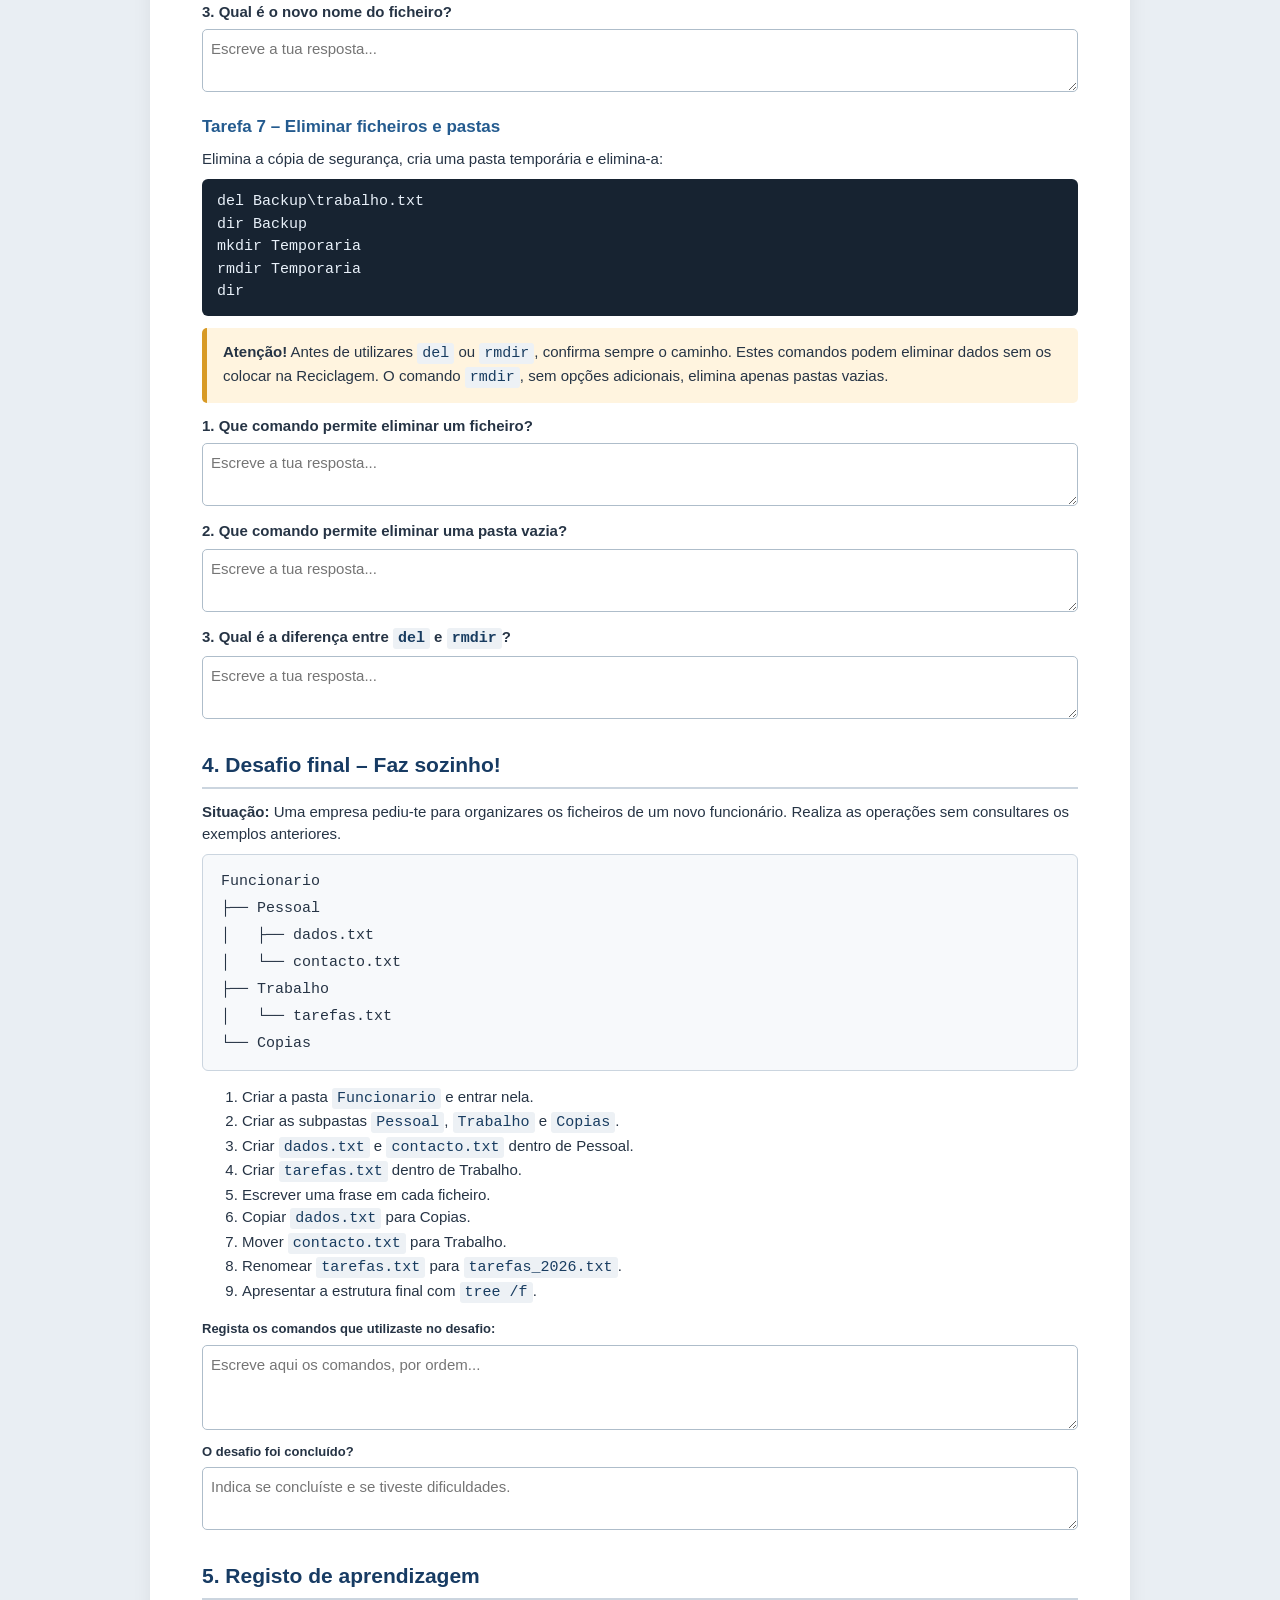
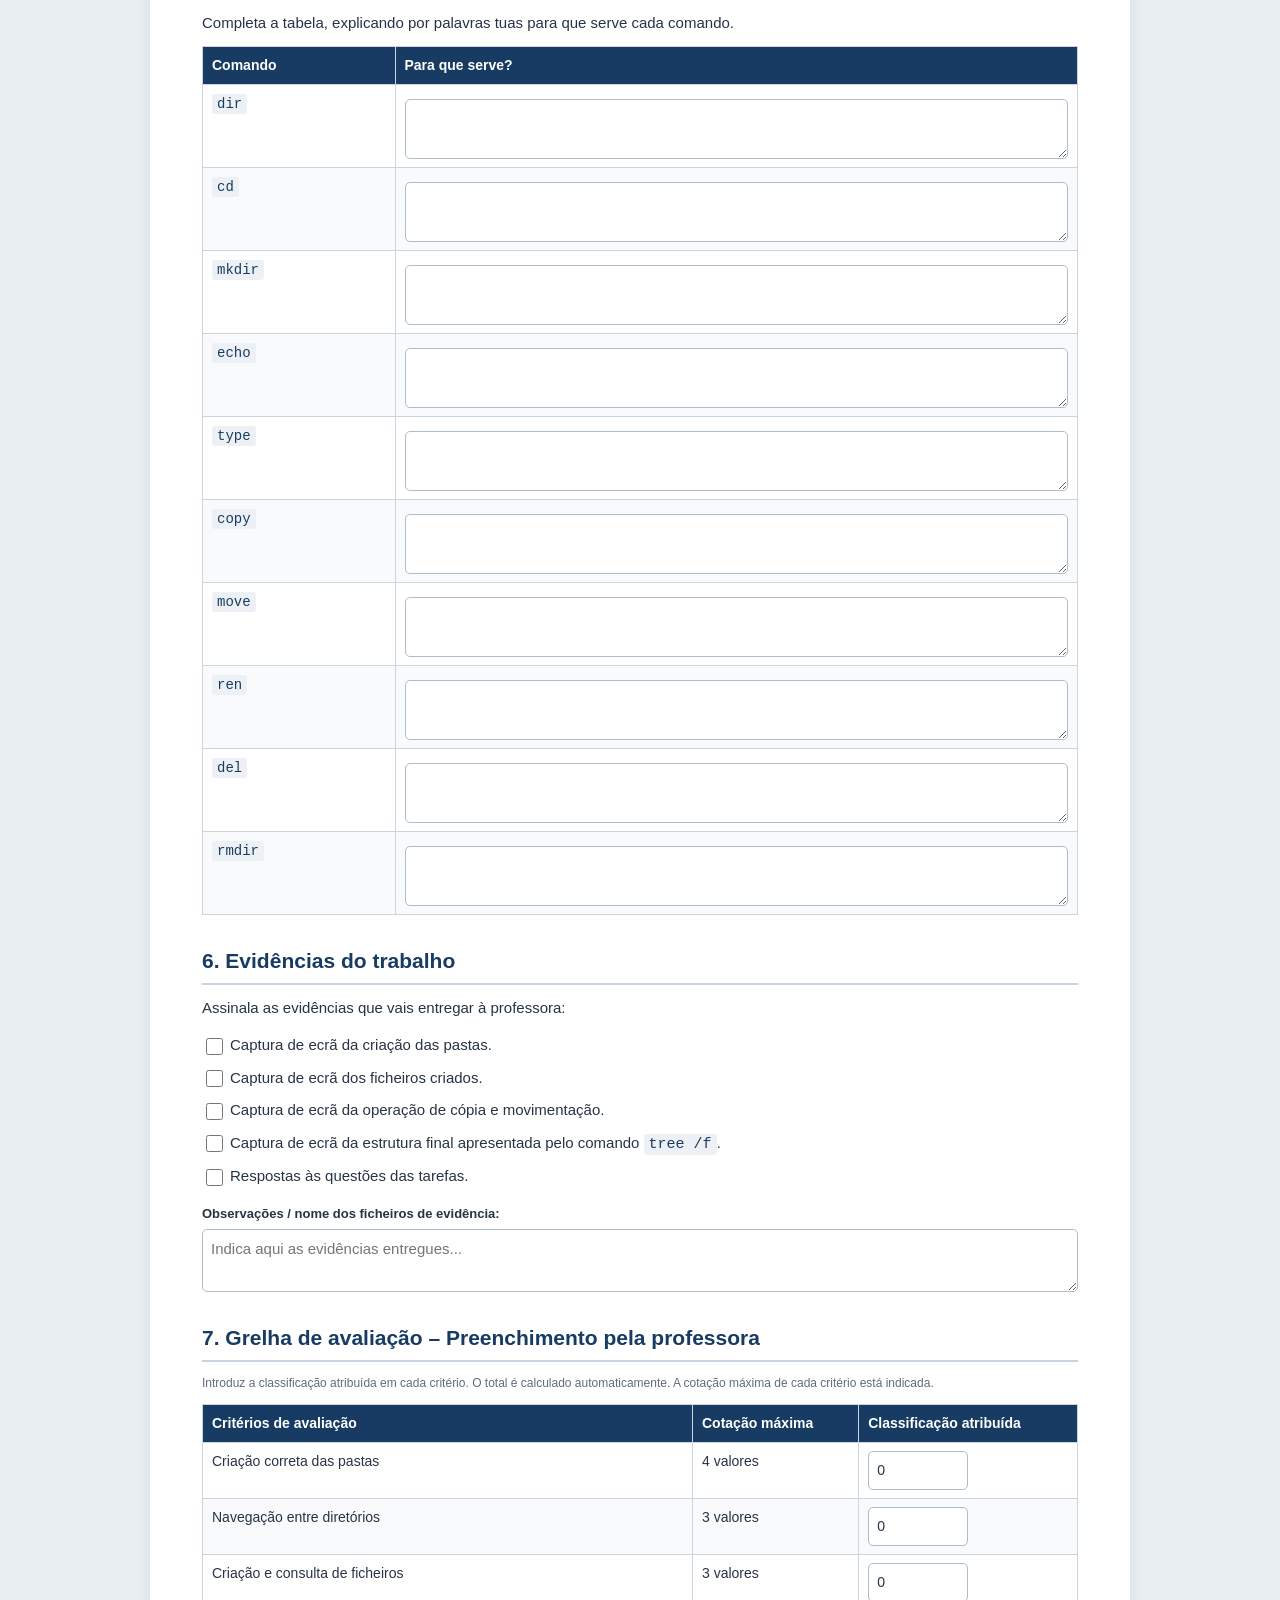
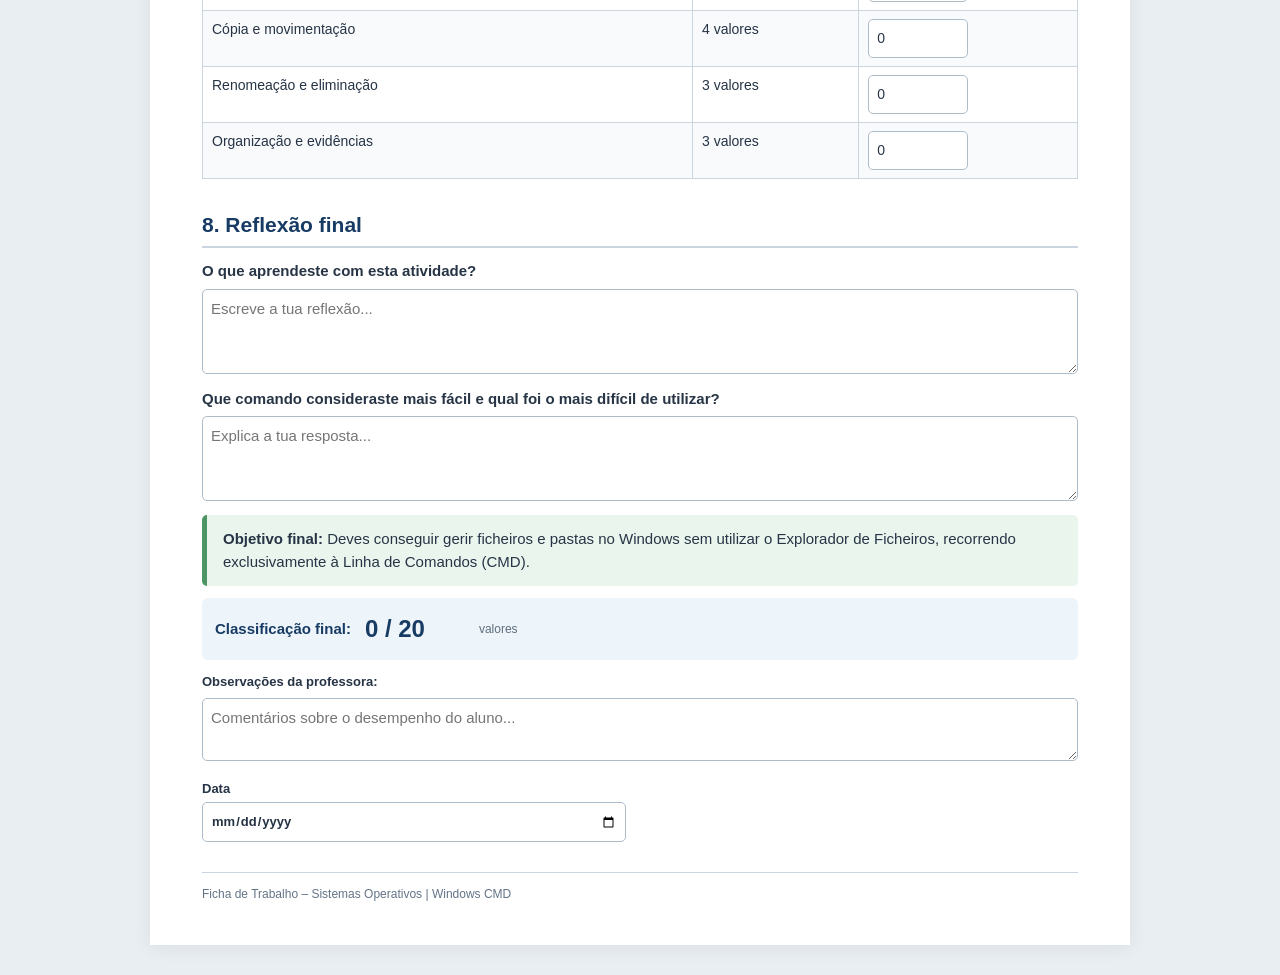
==== commit b329aa6c: "Update Ficha_3_CMD.html" ====
--- a/Ficha_3_CMD.html
+++ b/Ficha_3_CMD.html
@@ -3,7 +3,7 @@
 <head>
 <meta charset="UTF-8">
 <meta name="viewport" content="width=device-width, initial-scale=1">
-<title>Ficha preenchível – Comandos básicos do Windows CMD</title>
+<title>Ficha - Comandos básicos do Windows CMD</title>
 <style>
 :root{--navy:#173b63;--blue:#245b8f;--pale:#edf4fa;--line:#cbd5df;--ink:#263445;--green:#eaf5ee;--amber:#fff4df}
 *{box-sizing:border-box}
@@ -73,7 +73,7 @@
 
 <main class="sheet">
 <header>
- <h1>Ficha de Trabalho - 11º EAC</h1>
+ <h1>Ficha de Trabalho</h1>
  <p class="subtitle"><strong>Comandos básicos do Windows – Modo Texto (CMD)</strong></p>
  <div class="tags"><span class="tag">EPG - Professora Maria Dias</span><span class="tag">Windows</span><span class="tag">Linha de Comandos</span><span class="tag">90 minutos</span></div>
 </header>
@@ -298,4 +298,4 @@
 atualizarTotal();
 </script>
 </body>
-</html>+</html>
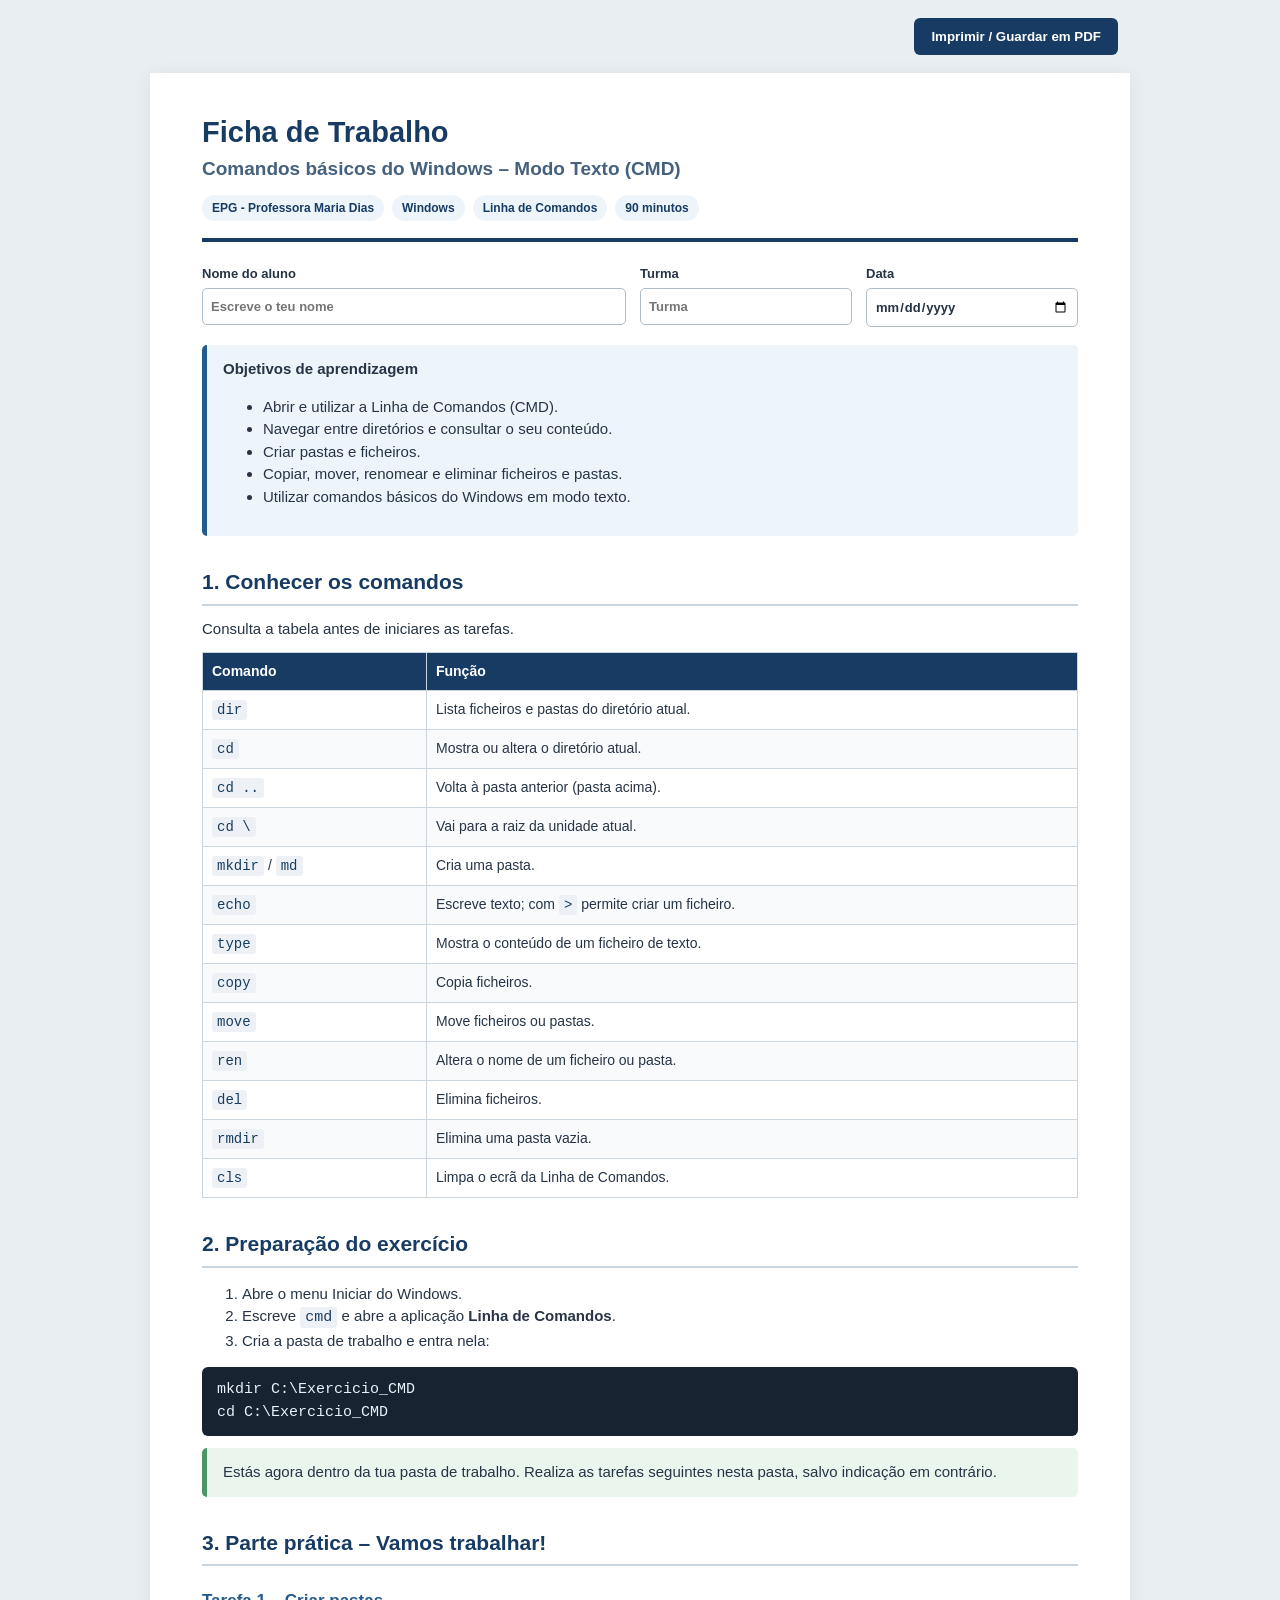
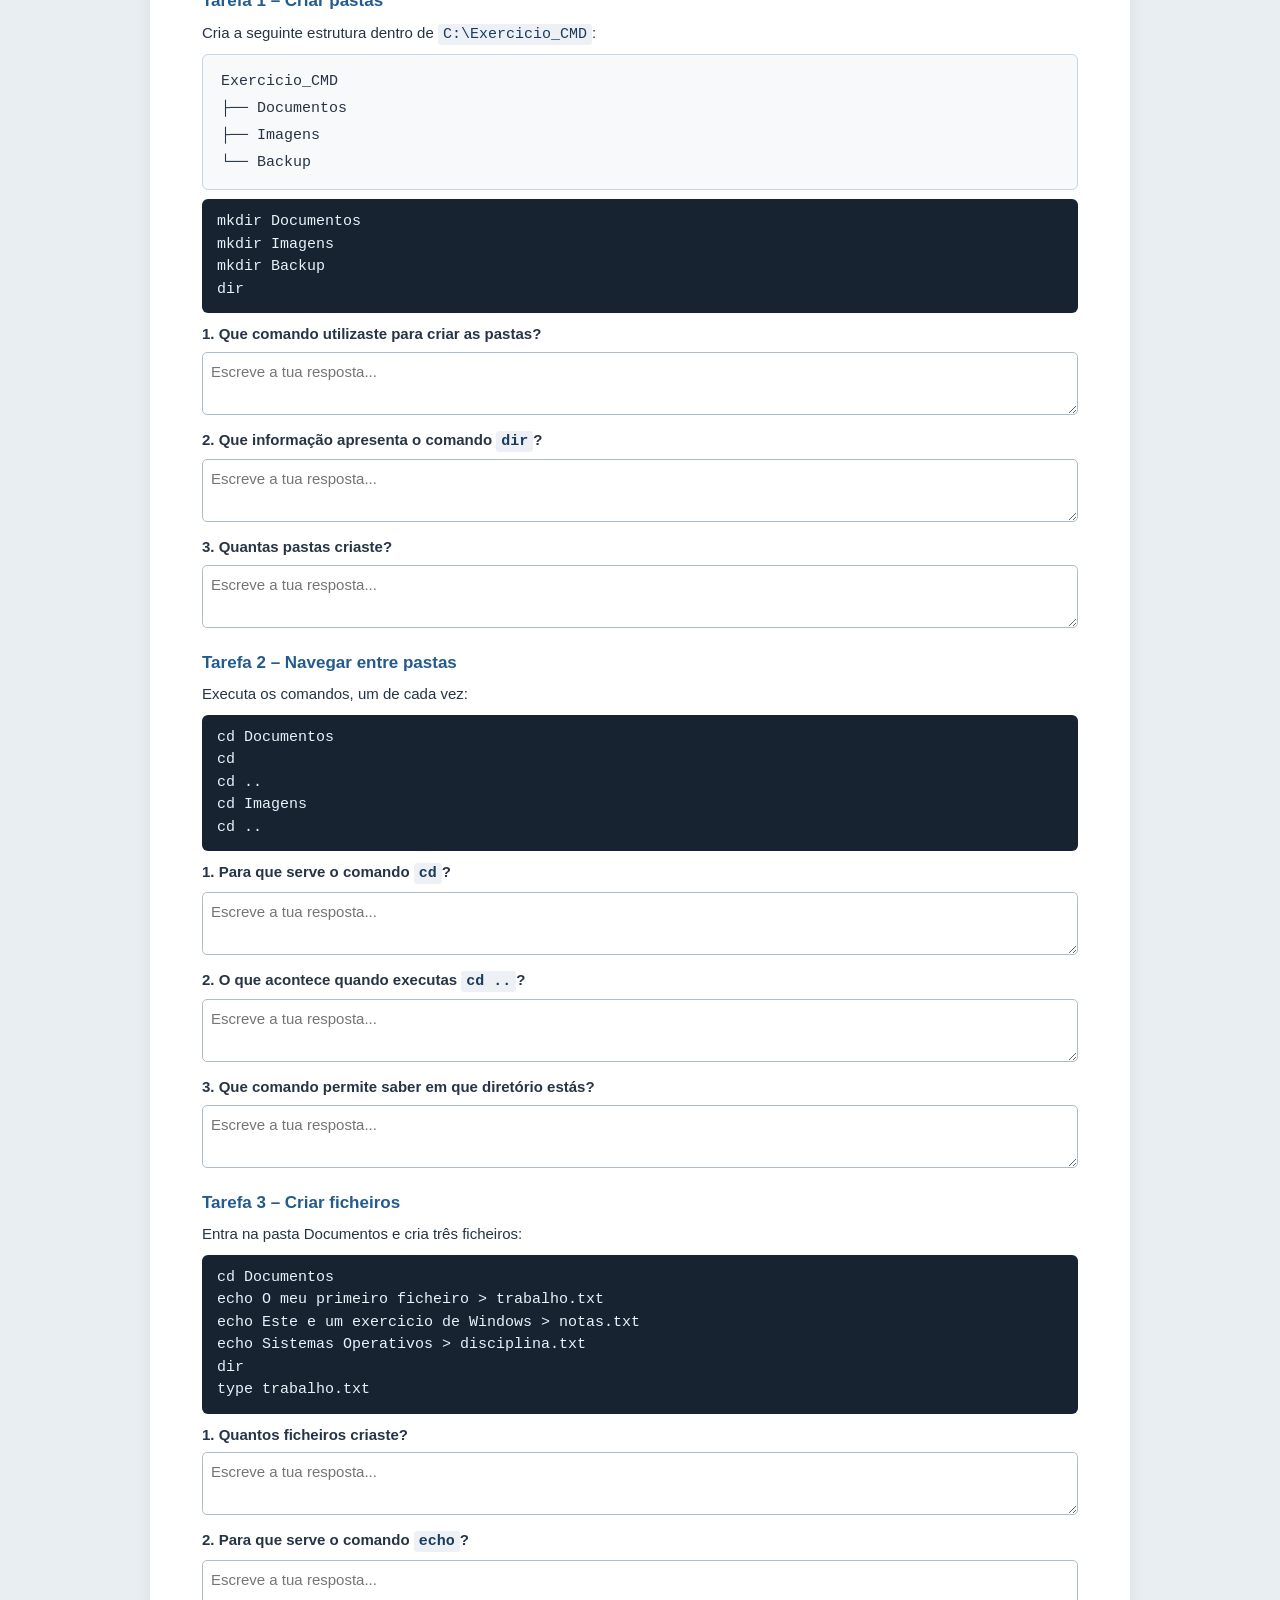
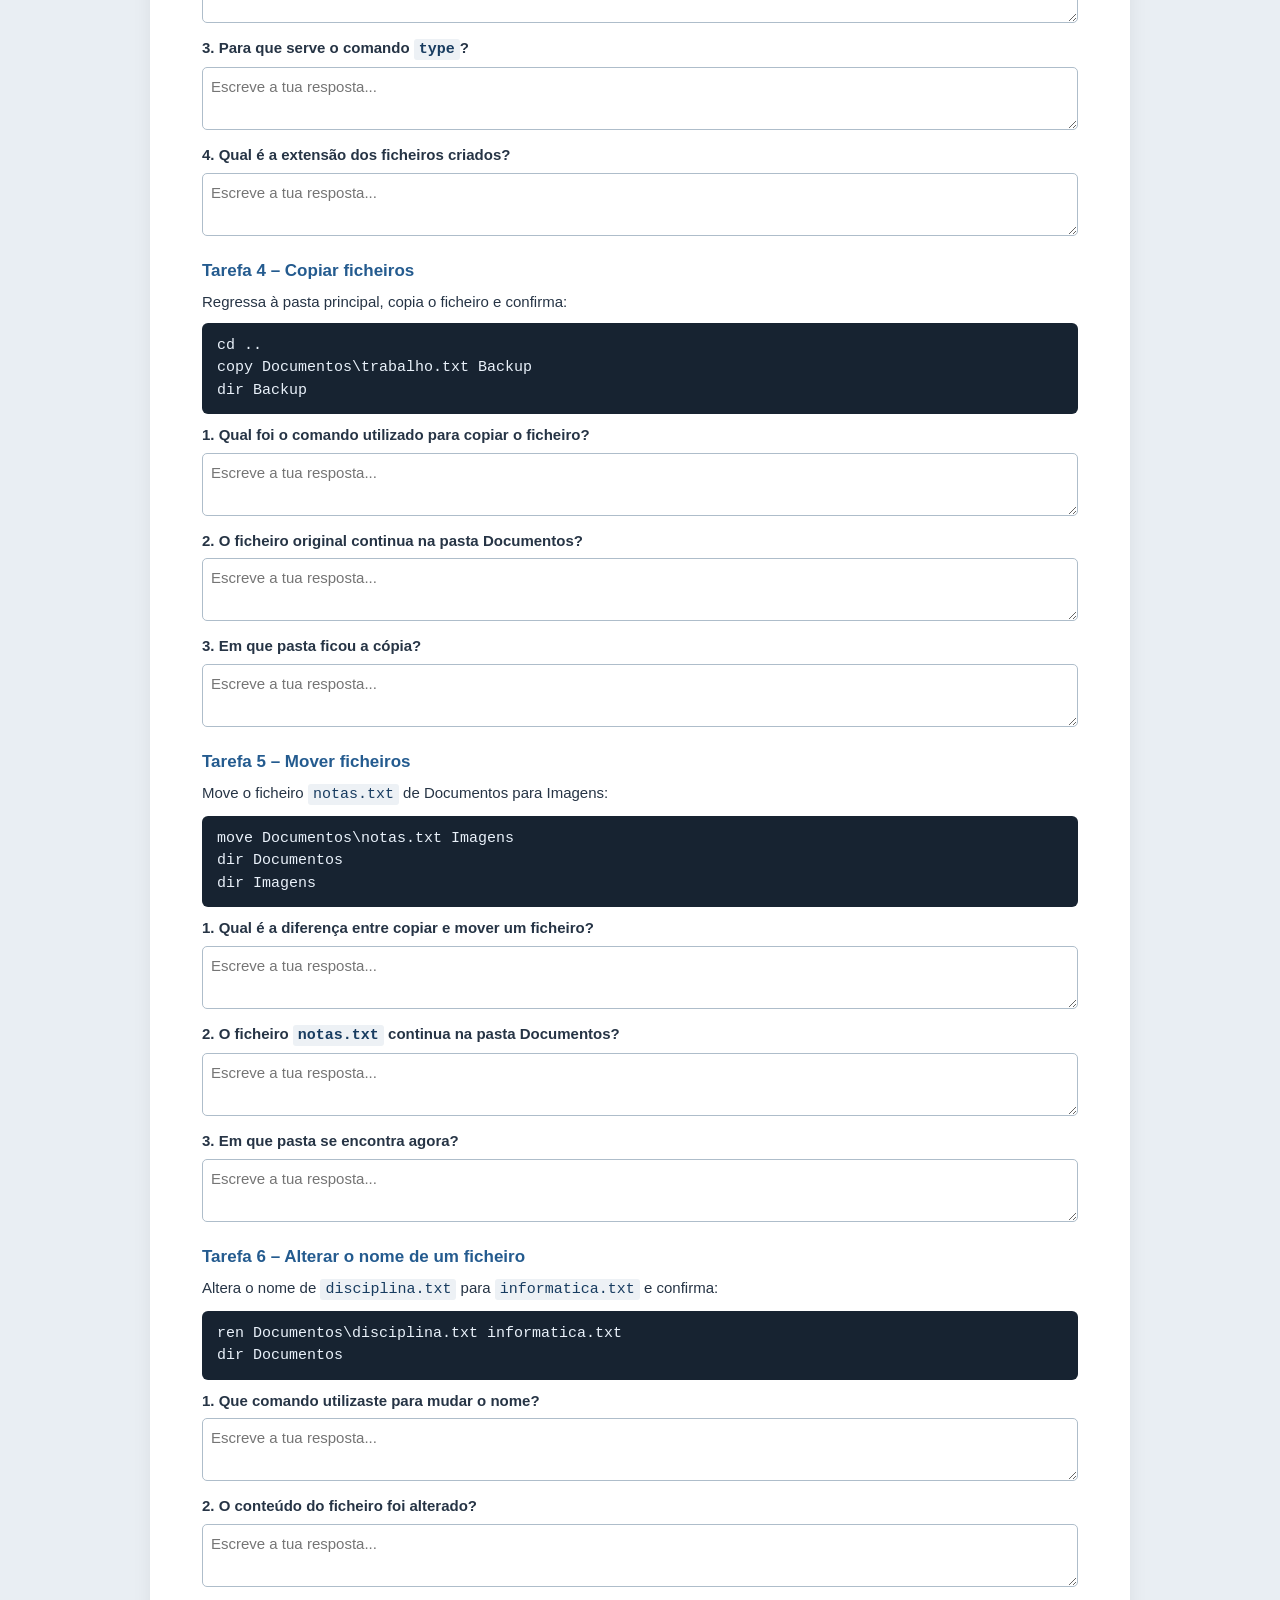
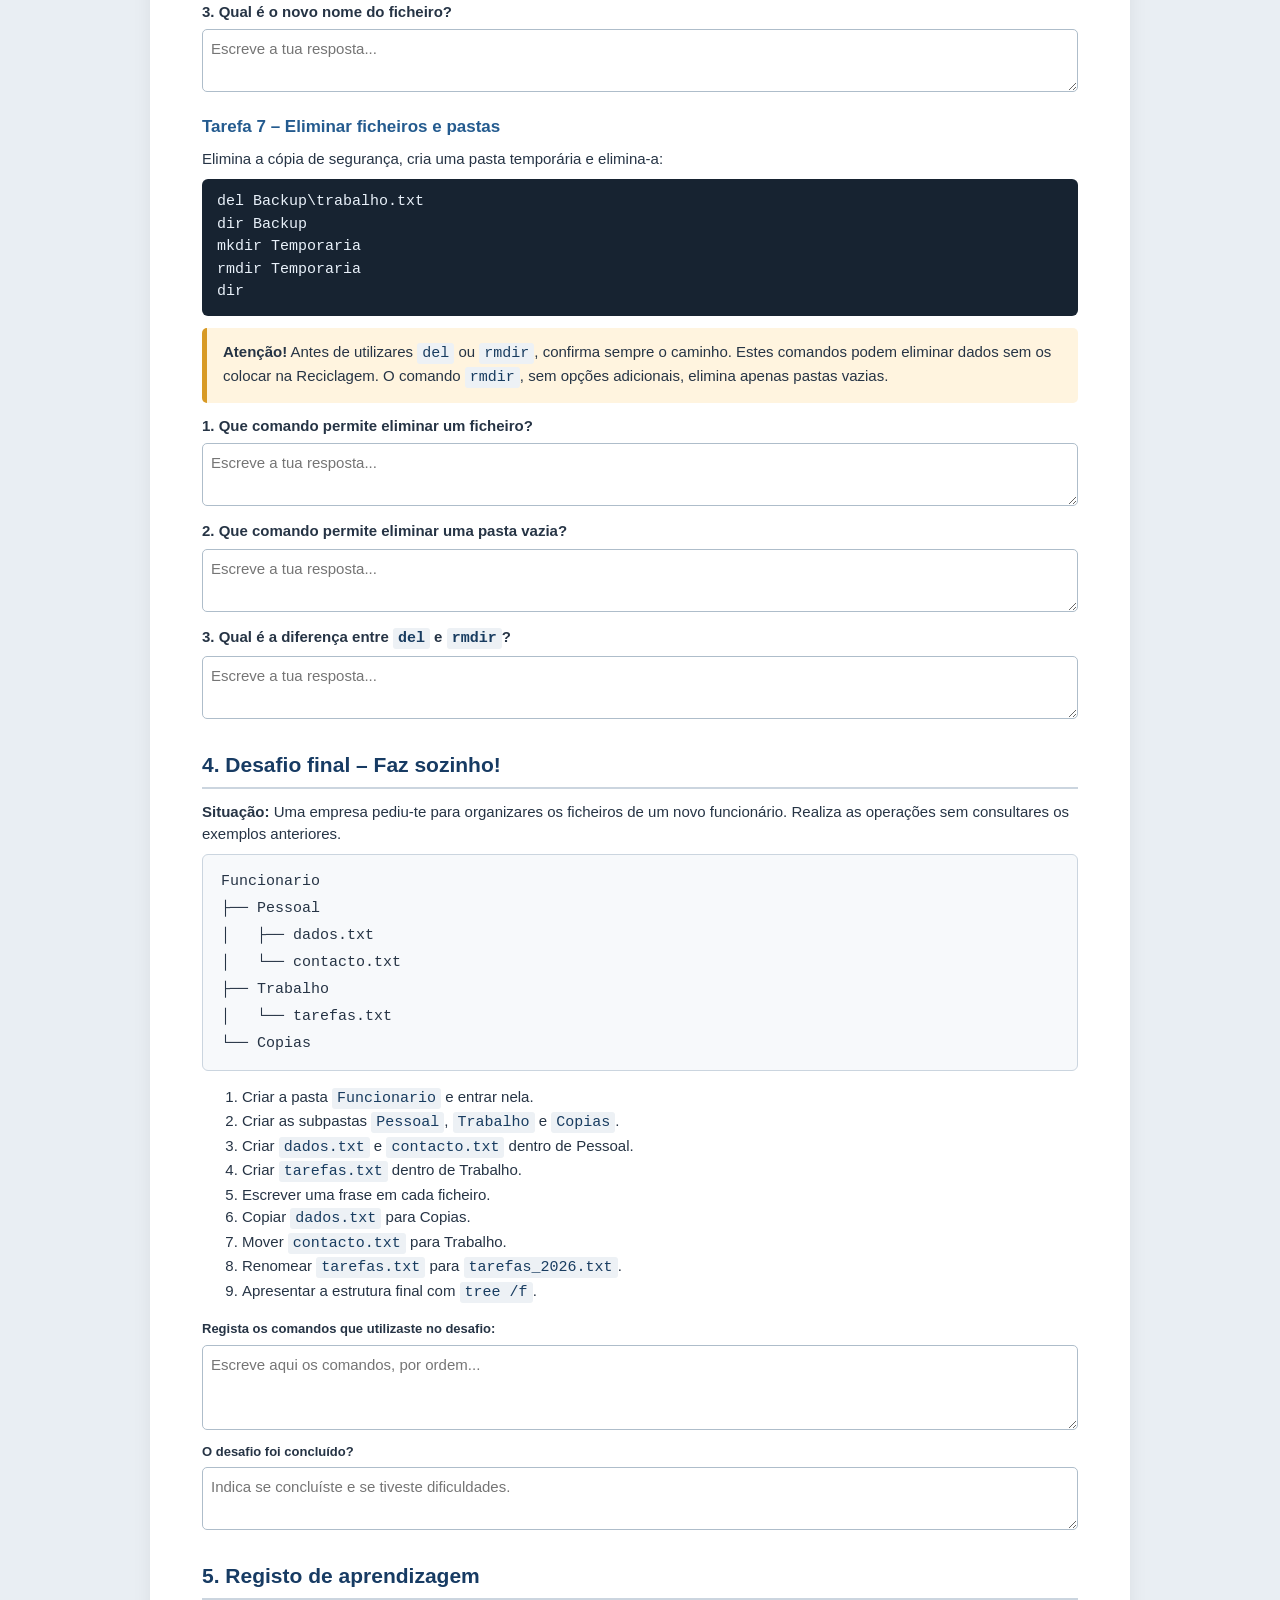
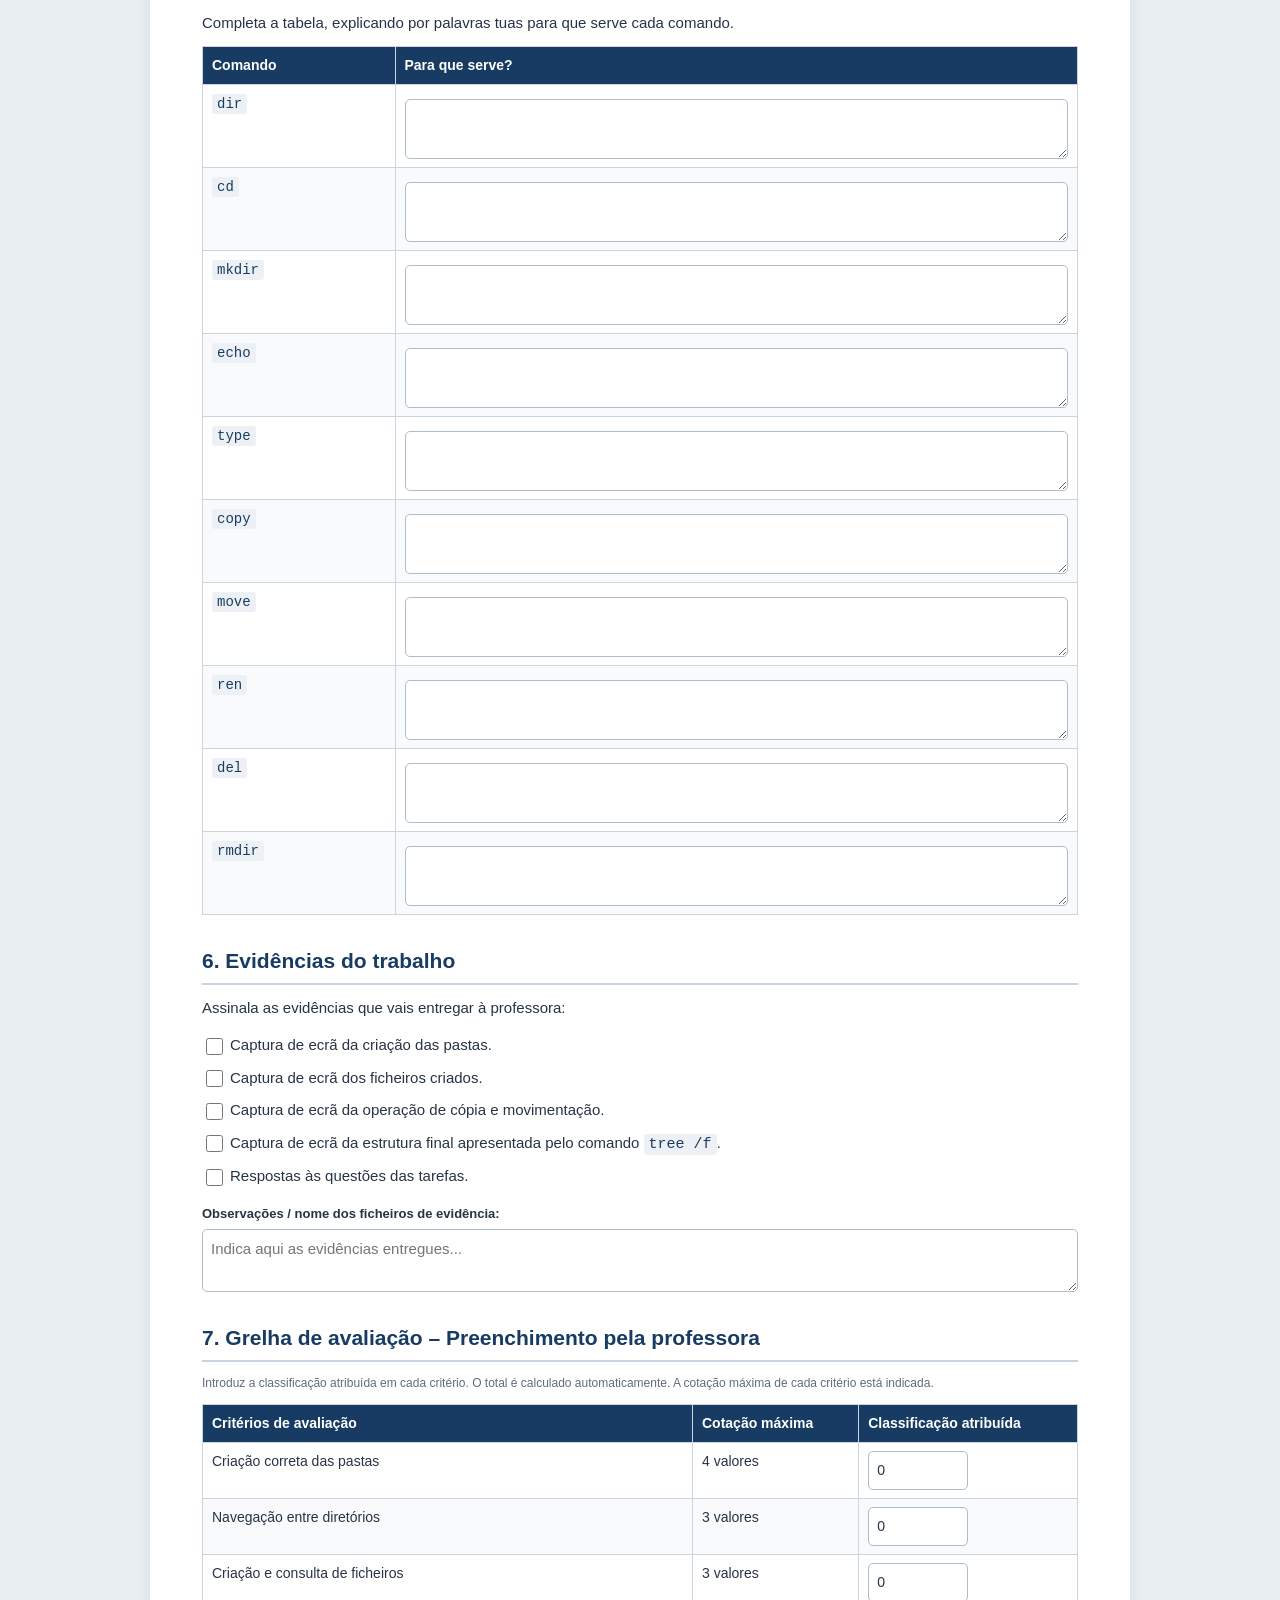
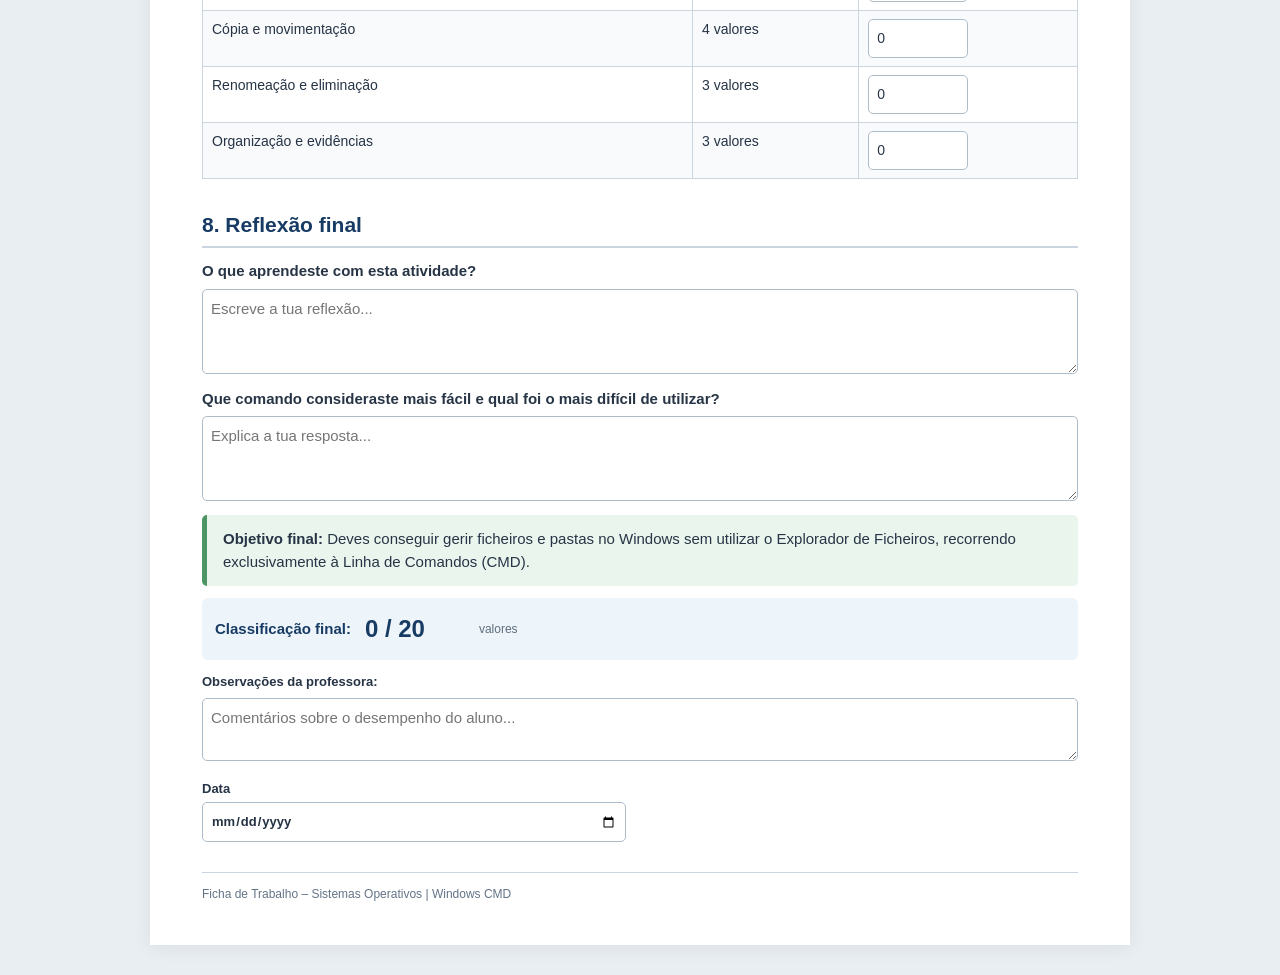
==== commit 594dfdfc: "Update Ficha_3_CMD.html" ====
--- a/Ficha_3_CMD.html
+++ b/Ficha_3_CMD.html
@@ -67,7 +67,7 @@
 </head>
 <body>
 <div class="toolbar">
- <button type="button" class="secondary" onclick="limparFicha()">Limpar respostas</button>
+<!-- <button type="button" class="secondary" onclick="limparFicha()">Limpar respostas</button>-->
  <button type="button" onclick="window.print()">Imprimir / Guardar em PDF</button>
 </div>
 
